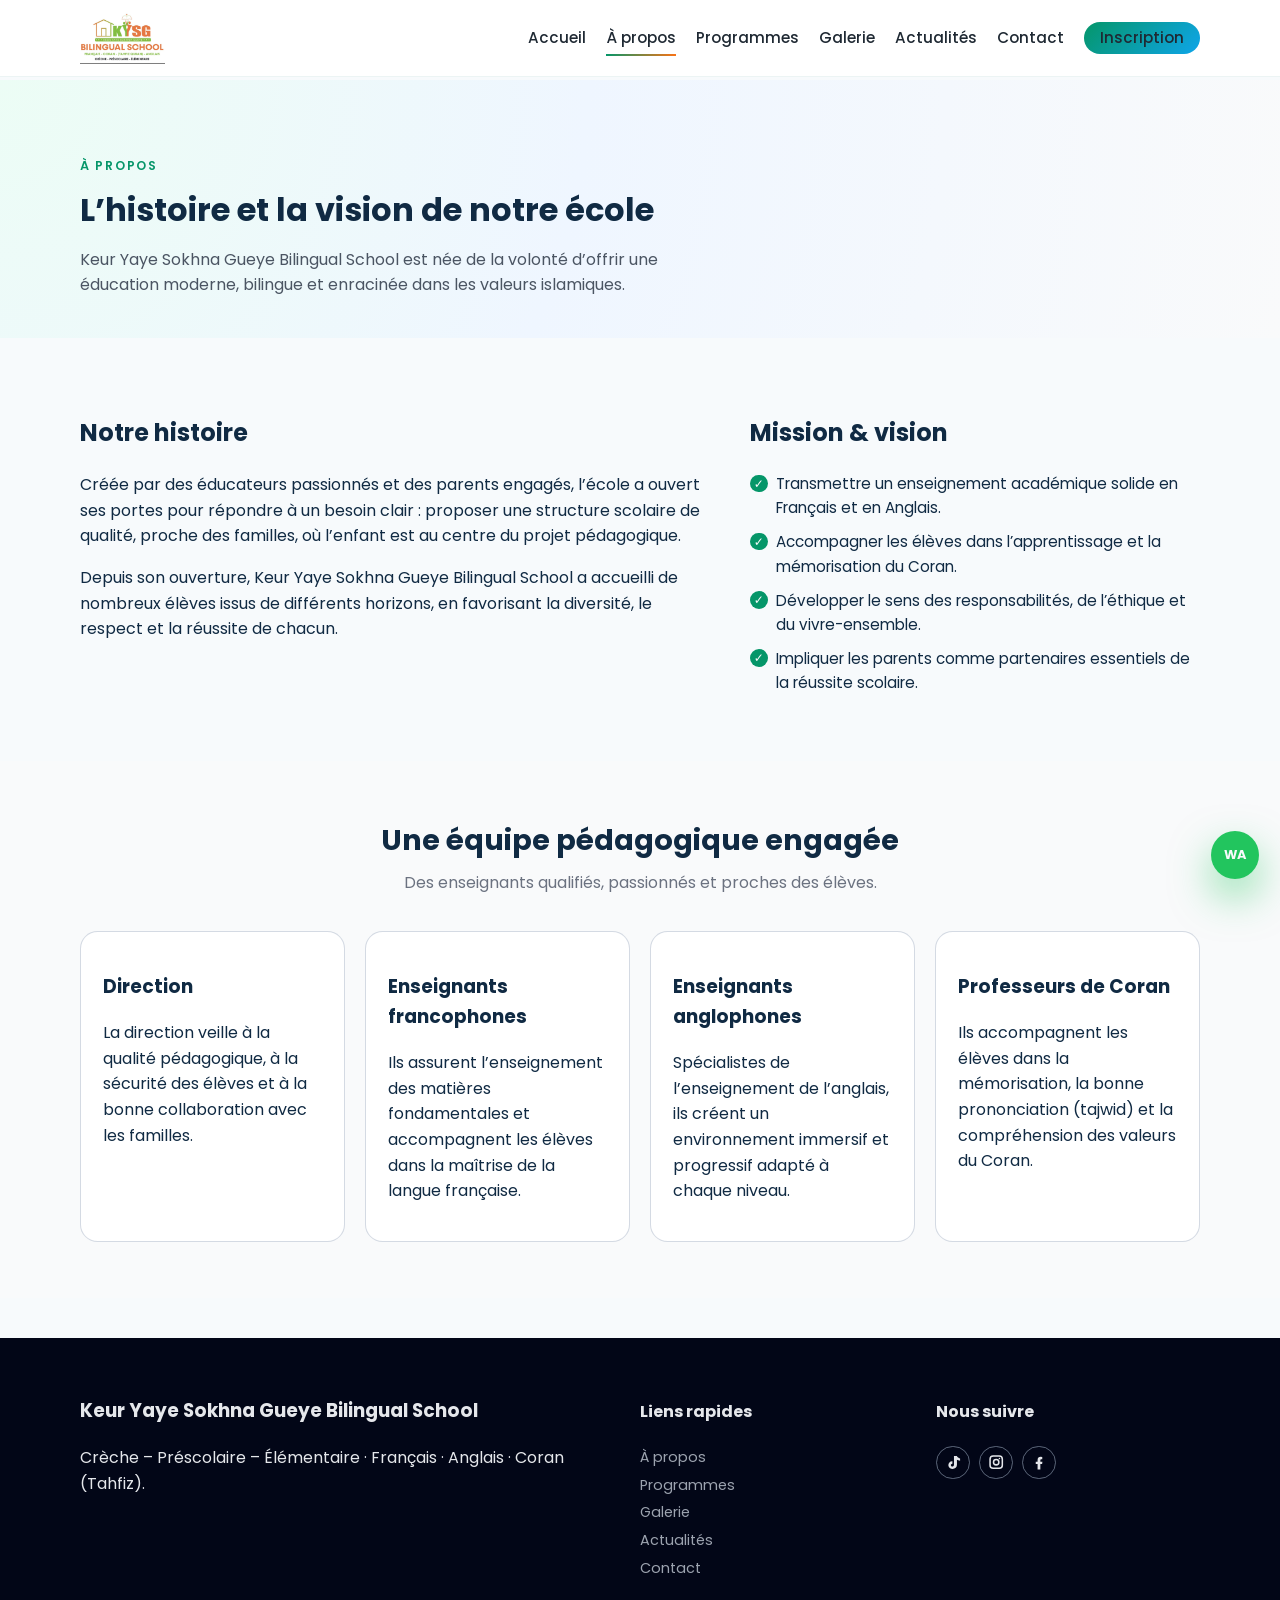
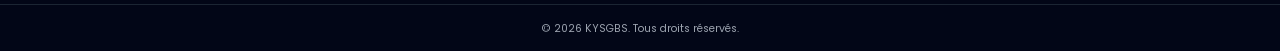
==== about.html @ 9c35659f "first commit" ====
<!DOCTYPE html>
<html lang="fr">
<head>
  <meta charset="UTF-8" />
  <meta name="viewport" content="width=device-width, initial-scale=1" />
  <title>KYSGBS - À propos</title>
  <link rel="stylesheet" href="style.css" />
  <link rel="preconnect" href="https://fonts.googleapis.com" />
  <link rel="preconnect" href="https://fonts.gstatic.com" crossorigin />
  <link href="https://fonts.googleapis.com/css2?family=Poppins:wght@300;400;500;600;700&display=swap" rel="stylesheet" />
</head>
<body>
  <header class="site-header">
    <div class="container header-inner">
      <a href="index.html" class="logo">
        <img src="WhatsApp Image 2026-01-15 at 08.58.23.jpeg" alt="Logo Keur Yaye Sokhna Gueye Bilingual School" />
      </a>
      <button class="nav-toggle" aria-label="Ouvrir le menu principal">
        <span></span>
        <span></span>
        <span></span>
      </button>
      <nav class="main-nav">
        <ul>
          <li><a href="index.html">Accueil</a></li>
          <li><a href="about.html" class="active">À propos</a></li>
          <li><a href="programmes.html">Programmes</a></li>
          <li><a href="gallery.html">Galerie</a></li>
          <li><a href="news.html">Actualités</a></li>
          <li><a href="contact.html">Contact</a></li>
          <li><a href="contact.html#inscription" class="btn btn-small">Inscription</a></li>
        </ul>
      </nav>
    </div>
  </header>

  <main>
    <section class="page-hero">
      <div class="container">
        <p class="eyebrow">À propos</p>
        <h1>L’histoire et la vision de notre école</h1>
        <p class="lead">
          Keur Yaye Sokhna Gueye Bilingual School est née de la volonté d’offrir une éducation
          moderne, bilingue et enracinée dans les valeurs islamiques.
        </p>
      </div>
    </section>

    <section class="section">
      <div class="container grid-2">
        <div>
          <h2>Notre histoire</h2>
          <p>
            Créée par des éducateurs passionnés et des parents engagés, l’école a ouvert ses portes
            pour répondre à un besoin clair&nbsp;: proposer une structure scolaire de qualité,
            proche des familles, où l’enfant est au centre du projet pédagogique.
          </p>
          <p>
            Depuis son ouverture, Keur Yaye Sokhna Gueye Bilingual School a accueilli de nombreux
            élèves issus de différents horizons, en favorisant la diversité, le respect et la
            réussite de chacun.
          </p>
        </div>
        <div>
          <h2>Mission & vision</h2>
          <ul class="check-list">
            <li>Transmettre un enseignement académique solide en Français et en Anglais.</li>
            <li>Accompagner les élèves dans l’apprentissage et la mémorisation du Coran.</li>
            <li>Développer le sens des responsabilités, de l’éthique et du vivre-ensemble.</li>
            <li>Impliquer les parents comme partenaires essentiels de la réussite scolaire.</li>
          </ul>
        </div>
      </div>
    </section>

    <section class="section light">
      <div class="container">
        <header class="section-header">
          <h2>Une équipe pédagogique engagée</h2>
          <p>Des enseignants qualifiés, passionnés et proches des élèves.</p>
        </header>
        <div class="team-grid">
          <article class="team-card">
            <h3>Direction</h3>
            <p>
              La direction veille à la qualité pédagogique, à la sécurité des élèves et à la bonne
              collaboration avec les familles.
            </p>
          </article>
          <article class="team-card">
            <h3>Enseignants francophones</h3>
            <p>
              Ils assurent l’enseignement des matières fondamentales et accompagnent les élèves
              dans la maîtrise de la langue française.
            </p>
          </article>
          <article class="team-card">
            <h3>Enseignants anglophones</h3>
            <p>
              Spécialistes de l’enseignement de l’anglais, ils créent un environnement immersif
              et progressif adapté à chaque niveau.
            </p>
          </article>
          <article class="team-card">
            <h3>Professeurs de Coran</h3>
            <p>
              Ils accompagnent les élèves dans la mémorisation, la bonne prononciation
              (tajwid) et la compréhension des valeurs du Coran.
            </p>
          </article>
        </div>
      </div>
    </section>
  </main>

  <footer class="site-footer">
    <div class="container footer-grid">
      <div>
        <h3>Keur Yaye Sokhna Gueye Bilingual School</h3>
        <p>Crèche – Préscolaire – Élémentaire · Français · Anglais · Coran (Tahfiz).</p>
      </div>
      <div>
        <h4>Liens rapides</h4>
        <ul class="footer-links">
          <li><a href="about.html">À propos</a></li>
          <li><a href="programmes.html">Programmes</a></li>
          <li><a href="gallery.html">Galerie</a></li>
          <li><a href="news.html">Actualités</a></li>
          <li><a href="contact.html">Contact</a></li>
        </ul>
      </div>
      <div>
        <h4>Nous suivre</h4>
        <div class="social-links">
          <a href="#" aria-label="TikTok">
            <svg viewBox="0 0 24 24" aria-hidden="true">
              <path d="M16.5 3.5c.6 1.1 1.5 2 2.5 2.7.7.5 1.4.8 2 .9v3.1c-.9-.1-1.8-.3-2.6-.7-.5-.2-1-.5-1.5-.8v6.7c0 3.2-2.4 5.4-5.7 5.4-1.3 0-2.4-.3-3.3-.9-1.4-.9-2.2-2.4-2.2-4.2 0-2.7 2-4.8 4.9-5h.4v3.1l-.2.1c-1.1.1-1.9.9-1.9 1.9 0 .6.3 1.1.7 1.4.3.2.7.3 1.2.3 1.3 0 2.2-.9 2.2-2.3V4h3.5z" />
            </svg>
          </a>
          <a href="#" aria-label="Instagram">
            <svg viewBox="0 0 24 24" aria-hidden="true">
              <path d="M8 3h8a5 5 0 0 1 5 5v8a5 5 0 0 1-5 5H8a5 5 0 0 1-5-5V8a5 5 0 0 1 5-5zm0 2a3 3 0 0 0-3 3v8a3 3 0 0 0 3 3h8a3 3 0 0 0 3-3V8a3 3 0 0 0-3-3H8zm4 2.5A4.5 4.5 0 1 1 7.5 12 4.5 4.5 0 0 1 12 7.5zm0 2A2.5 2.5 0 1 0 14.5 12 2.5 2.5 0 0 0 12 9.5zm4.25-3.25a1 1 0 1 1-1 1 1 1 0 0 1 1-1z" />
            </svg>
          </a>
          <a href="#" aria-label="Facebook">
            <svg viewBox="0 0 24 24" aria-hidden="true">
              <path d="M13.5 21.5v-7h2.3l.4-3h-2.7v-2c0-.9.3-1.5 1.6-1.5H16V5.2A20.6 20.6 0 0 0 13.9 5c-2.4 0-4 1.5-4 4.1v2.4H7.5v3h2.4v7z" />
            </svg>
          </a>
        </div>
      </div>
    </div>
    <div class="footer-bottom">
      <small>© <span id="year"></span> KYSGBS. Tous droits réservés.</small>
    </div>
  </footer>

  <a href="https://wa.me/221772864894" class="whatsapp-floating" target="_blank" rel="noopener" aria-label="WhatsApp">
    WA
  </a>

  <script src="script.js"></script>
</body>
</html>
---- style.css ----
*,
*::before,
*::after {
  box-sizing: border-box;
}

html,
body {
  margin: 0;
  padding: 0;
}

body {
  font-family: "Poppins", system-ui, -apple-system, BlinkMacSystemFont, "Segoe UI",
    sans-serif;
  color: #102a43;
  background-color: #f7fafc;
  line-height: 1.6;
}

img {
  max-width: 100%;
  display: block;
}

a {
  color: inherit;
  text-decoration: none;
}

.container {
  width: min(1120px, 100% - 3rem);
  margin-inline: auto;
}

.site-header {
  position: fixed;
  inset-inline: 0;
  top: 0;
  z-index: 50;
  background: rgba(255, 255, 255, 0.96);
  backdrop-filter: blur(12px);
  border-bottom: 1px solid rgba(15, 118, 110, 0.08);
}

.header-inner {
  display: flex;
  align-items: center;
  justify-content: space-between;
  gap: 1.5rem;
  padding-block: 0.75rem;
}

.logo img {
  height: 52px;
  object-fit: contain;
}

.main-nav ul {
  display: flex;
  align-items: center;
  gap: 1.25rem;
  list-style: none;
  margin: 0;
  padding: 0;
}

.main-nav a {
  font-size: 0.95rem;
  font-weight: 500;
  color: #1f2933;
  padding-block: 0.25rem;
  position: relative;
}

.main-nav a::after {
  content: "";
  position: absolute;
  left: 0;
  bottom: -0.25rem;
  width: 0;
  height: 2px;
  background: linear-gradient(90deg, #059669, #f97316);
  transition: width 0.2s ease;
}

.main-nav a:hover::after,
.main-nav a.active::after {
  width: 100%;
}

.btn {
  display: inline-flex;
  align-items: center;
  justify-content: center;
  padding: 0.6rem 1.4rem;
  border-radius: 999px;
  border: none;
  background: linear-gradient(135deg, #059669, #0ea5e9);
  color: #fff;
  font-weight: 600;
  font-size: 0.95rem;
  cursor: pointer;
  transition: transform 0.15s ease, box-shadow 0.15s ease, filter 0.15s ease;
}

.btn:hover {
  transform: translateY(-1px);
  box-shadow: 0 10px 25px rgba(15, 118, 110, 0.25);
  filter: brightness(1.03);
}

.btn-outline {
  display: inline-flex;
  align-items: center;
  justify-content: center;
  padding: 0.6rem 1.4rem;
  border-radius: 999px;
  border: 1px solid rgba(15, 118, 110, 0.25);
  background: rgba(255, 255, 255, 0.85);
  color: #0f766e;
  font-weight: 500;
  font-size: 0.95rem;
  cursor: pointer;
  transition: background 0.15s ease, color 0.15s ease, border-color 0.15s ease,
    box-shadow 0.15s ease;
}

.btn-outline:hover {
  background: #ecfdf5;
  border-color: #059669;
  box-shadow: 0 8px 18px rgba(15, 118, 110, 0.2);
}

.btn-small {
  padding-inline: 1rem;
  padding-block: 0.45rem;
  font-size: 0.85rem;
}

main {
  padding-top: 80px;
}

.hero {
  padding-block: 4.5rem 3.5rem;
  background: radial-gradient(circle at top left, #ecfdf5 0, #eff6ff 40%, #f7fafc 100%);
}

.hero-grid {
  display: grid;
  grid-template-columns: minmax(0, 1.3fr) minmax(0, 1fr);
  gap: 3rem;
  align-items: center;
}

.hero-text h1 {
  font-size: clamp(2.1rem, 3vw + 1rem, 2.9rem);
  line-height: 1.15;
  margin: 0 0 1rem;
}

.hero-text p {
  margin: 0 0 1rem;
}

.badge {
  display: inline-flex;
  align-items: center;
  gap: 0.35rem;
  padding: 0.25rem 0.8rem;
  border-radius: 999px;
  background: rgba(15, 118, 110, 0.08);
  color: #0f766e;
  font-size: 0.8rem;
  font-weight: 600;
  text-transform: uppercase;
  letter-spacing: 0.04em;
}

.hero-actions {
  display: flex;
  flex-wrap: wrap;
  gap: 0.75rem;
  margin-top: 1.25rem;
}

.hero-sub {
  font-size: 0.9rem;
  color: #4b5563;
  margin-top: 0.75rem;
}

.hero-image-card {
  position: relative;
}

.hero-image {
  border-radius: 1.5rem;
  background-image: url("WhatsApp Image 2026-01-15 at 08.58.23.jpeg");
  background-size: 88% auto;
  background-position: center;
  background-repeat: no-repeat;
  aspect-ratio: 4 / 3;
  box-shadow: 0 22px 45px rgba(15, 118, 110, 0.4);
}

.hero-stats {
  position: absolute;
  left: 8%;
  right: 8%;
  bottom: -2.5rem;
  display: grid;
  grid-template-columns: repeat(3, minmax(0, 1fr));
  gap: 0.75rem;
  padding: 0.9rem 1.1rem;
  border-radius: 1rem;
  background: #fff;
  box-shadow: 0 18px 40px rgba(15, 23, 42, 0.18);
  font-size: 0.8rem;
}

.hero-stats strong {
  display: block;
  font-size: 1rem;
  color: #059669;
}

.hero-stats span {
  color: #4b5563;
}

.section {
  padding-block: 3.5rem;
}

.section.light {
  background: #f9fafb;
}

.section.highlight {
  background: linear-gradient(135deg, #059669, #0ea5e9);
  color: #ecfeff;
}

.section-header {
  text-align: center;
  margin-bottom: 2.25rem;
}

.section-header h2 {
  margin: 0 0 0.4rem;
  font-size: 1.8rem;
}

.section-header p {
  margin: 0;
  color: #6b7280;
}

.section.highlight .section-header p {
  color: rgba(240, 249, 255, 0.9);
}

.grid-2 {
  display: grid;
  grid-template-columns: minmax(0, 1.4fr) minmax(0, 1fr);
  gap: 2.5rem;
  align-items: start;
}

.about-home {
  align-items: center;
}

.about-text {
  order: 1;
}

.about-media {
  order: 2;
  display: grid;
  grid-template-columns: minmax(0, 1.3fr) minmax(0, 0.9fr);
  gap: 0.75rem;
  align-items: center;
}

.about-photo-main img {
  width: 100%;
  border-radius: 1.4rem;
  object-fit: cover;
  aspect-ratio: 4 / 3;
  box-shadow: 0 20px 45px rgba(15, 23, 42, 0.4);
}

.about-photo-stack {
  display: grid;
  gap: 0.75rem;
}

.about-photo-stack img {
  width: 100%;
  border-radius: 1.1rem;
  object-fit: cover;
  aspect-ratio: 4 / 3;
  box-shadow: 0 16px 40px rgba(148, 163, 184, 0.5);
}

.highlight-card {
  padding: 1.5rem 1.75rem;
  border-radius: 1.25rem;
  background: linear-gradient(135deg, #ecfdf5, #eff6ff);
  border: 1px solid rgba(15, 118, 110, 0.18);
}

.highlight-card h3 {
  margin-top: 0;
  margin-bottom: 0.9rem;
}

.check-list {
  list-style: none;
  margin: 0;
  padding: 0;
}

.check-list li {
  position: relative;
  padding-left: 1.6rem;
  margin-bottom: 0.6rem;
  font-size: 0.95rem;
}

.check-list li::before {
  content: "✓";
  position: absolute;
  left: 0;
  top: 0.15rem;
  width: 1.1rem;
  height: 1.1rem;
  border-radius: 999px;
  background: #059669;
  color: #f9fafb;
  font-size: 0.75rem;
  display: flex;
  align-items: center;
  justify-content: center;
}

.cards-grid {
  display: grid;
  grid-template-columns: repeat(3, minmax(0, 1fr));
  gap: 1.5rem;
}

.highlights-photos img {
  width: 100%;
  border-radius: 1.4rem;
  object-fit: cover;
  aspect-ratio: 4 / 3;
  box-shadow: 0 20px 50px rgba(15, 23, 42, 0.4);
}

.card {
  padding: 1.5rem 1.6rem;
  border-radius: 1.25rem;
  background: #fff;
  border: 1px solid rgba(148, 163, 184, 0.35);
  box-shadow: 0 15px 35px rgba(148, 163, 184, 0.2);
  transition: transform 0.18s ease, box-shadow 0.18s ease, border-color 0.18s ease;
}

.card:hover {
  transform: translateY(-4px);
  border-color: #059669;
  box-shadow: 0 20px 50px rgba(15, 118, 110, 0.28);
}

.card h3 {
  margin-top: 0;
  margin-bottom: 0.5rem;
}

.news-grid {
  display: grid;
  grid-template-columns: repeat(2, minmax(0, 1fr));
  gap: 1.5rem;
}

.news-card {
  padding: 1.4rem 1.5rem;
  border-radius: 1.25rem;
  background: #fff;
  border: 1px solid rgba(148, 163, 184, 0.3);
  transition: transform 0.16s ease, box-shadow 0.16s ease;
}

.news-image {
  width: 100%;
  border-radius: 1rem;
  margin: 0.65rem 0 0.85rem;
  object-fit: cover;
  max-height: 220px;
}

.news-images {
  display: grid;
  grid-template-columns: repeat(2, minmax(0, 1fr));
  gap: 0.6rem;
  margin: 0.65rem 0 0.85rem;
}

.news-images .news-image {
  margin: 0;
  max-height: 180px;
}

.news-card:hover {
  transform: translateY(-3px);
  box-shadow: 0 18px 40px rgba(148, 163, 184, 0.4);
}

.news-date {
  display: inline-flex;
  padding: 0.15rem 0.7rem;
  border-radius: 999px;
  background: rgba(37, 99, 235, 0.08);
  color: #2563eb;
  font-size: 0.78rem;
  font-weight: 600;
  margin-bottom: 0.4rem;
}

.gallery-preview {
  display: grid;
  grid-template-columns: repeat(4, minmax(0, 1fr));
  gap: 0.9rem;
}

.gallery-preview--more {
  grid-template-columns: repeat(3, minmax(0, 1fr));
}

.gallery-item {
  aspect-ratio: 4 / 3;
  border-radius: 1rem;
  background: linear-gradient(135deg, #22c55e, #0ea5e9);
  position: relative;
  overflow: hidden;
  cursor: pointer;
  transform-origin: center;
  transition: transform 0.2s ease, box-shadow 0.2s ease, filter 0.2s ease;
}

.gallery-item::after {
  content: "";
  position: absolute;
  inset: 0;
  background-image: radial-gradient(circle at 30% 20%, rgba(255, 255, 255, 0.5), transparent),
    radial-gradient(circle at 70% 80%, rgba(255, 237, 213, 0.7), transparent);
  mix-blend-mode: screen;
}

.gallery-item:hover {
  transform: translateY(-4px) scale(1.02);
  box-shadow: 0 18px 45px rgba(15, 23, 42, 0.4);
  filter: saturate(1.1);
}

.testimonials-grid {
  display: grid;
  grid-template-columns: repeat(2, minmax(0, 1fr));
  gap: 1.5rem;
}

.testimonial {
  padding: 1.6rem 1.7rem;
  border-radius: 1.25rem;
  background: #fff;
  border-left: 4px solid #059669;
  box-shadow: 0 16px 40px rgba(148, 163, 184, 0.4);
}

.testimonial p {
  margin-top: 0;
  font-style: italic;
}

.testimonial .author {
  display: block;
  margin-top: 0.6rem;
  font-weight: 600;
  color: #059669;
}

.cta-flex {
  display: flex;
  align-items: center;
  justify-content: space-between;
  gap: 1.5rem;
}

.cta-flex p {
  max-width: 32rem;
}

.cta-actions {
  display: flex;
  flex-wrap: wrap;
  gap: 0.75rem;
}

.section-cta {
  margin-top: 2rem;
  text-align: center;
}

.site-footer {
  background: #020617;
  color: #e5e7eb;
  padding-top: 2.5rem;
  margin-top: 2.5rem;
}

.footer-grid {
  display: grid;
  grid-template-columns: minmax(0, 2fr) repeat(2, minmax(0, 1fr));
  gap: 2rem;
  padding-bottom: 1.5rem;
}

.footer-links {
  list-style: none;
  padding: 0;
  margin: 0;
  font-size: 0.9rem;
}

.footer-links li + li {
  margin-top: 0.3rem;
}

.footer-links a {
  color: #9ca3af;
}

.footer-links a:hover {
  color: #f97316;
}

.social-links {
  display: flex;
  gap: 0.6rem;
}

.social-links a {
  width: 2.1rem;
  height: 2.1rem;
  border-radius: 999px;
  border: 1px solid rgba(148, 163, 184, 0.6);
  display: flex;
  align-items: center;
  justify-content: center;
  color: #e5e7eb;
  transition: background 0.15s ease, color 0.15s ease, border-color 0.15s ease;
}

.social-links a:hover {
  background: linear-gradient(135deg, #059669, #f97316);
  color: #fff;
  border-color: transparent;
}

.social-links svg {
  width: 1.15rem;
  height: 1.15rem;
  fill: currentColor;
}

.footer-bottom {
  border-top: 1px solid rgba(31, 41, 55, 0.9);
  padding-block: 0.8rem;
  text-align: center;
  font-size: 0.8rem;
  color: #9ca3af;
}

.whatsapp-floating {
  position: fixed;
  right: 1.3rem;
  bottom: 1.3rem;
  width: 3rem;
  height: 3rem;
  border-radius: 999px;
  background: #22c55e;
  color: #f9fafb;
  display: flex;
  align-items: center;
  justify-content: center;
  font-weight: 700;
  font-size: 0.8rem;
  box-shadow: 0 18px 40px rgba(34, 197, 94, 0.5);
  z-index: 60;
}

.whatsapp-floating:hover {
  filter: brightness(1.03);
}

.page-hero {
  padding-block: 4rem 2.5rem;
  background: radial-gradient(circle at top left, #ecfdf5, #eff6ff 45%, #f9fafb 100%);
}

.page-hero h1 {
  margin: 0 0 0.75rem;
  font-size: 2rem;
}

.lead {
  margin: 0;
  max-width: 38rem;
  color: #4b5563;
}

.eyebrow {
  text-transform: uppercase;
  letter-spacing: 0.14em;
  font-size: 0.76rem;
  font-weight: 600;
  color: #059669;
  margin-bottom: 0.5rem;
}

.team-grid {
  display: grid;
  grid-template-columns: repeat(4, minmax(0, 1fr));
  gap: 1.25rem;
}

.team-card {
  padding: 1.3rem 1.4rem;
  border-radius: 1.1rem;
  background: #fff;
  border: 1px solid rgba(148, 163, 184, 0.4);
}

.programme-block {
  padding: 1.7rem 1.8rem;
  border-radius: 1.25rem;
  background: #fff;
  border: 1px solid rgba(148, 163, 184, 0.4);
  box-shadow: 0 16px 40px rgba(148, 163, 184, 0.4);
  margin-bottom: 1.8rem;
}

.programme-header {
  display: flex;
  align-items: center;
  justify-content: space-between;
  gap: 1rem;
  margin-bottom: 0.8rem;
}

.programme-header h2 {
  margin: 0;
}

.tag {
  display: inline-flex;
  align-items: center;
  justify-content: center;
  padding: 0.15rem 0.7rem;
  border-radius: 999px;
  border: 1px solid rgba(37, 99, 235, 0.3);
  font-size: 0.78rem;
  color: #2563eb;
  background: rgba(239, 246, 255, 0.9);
}

.tag-accent {
  border-color: rgba(249, 115, 22, 0.65);
  color: #f97316;
  background: rgba(255, 247, 237, 0.95);
}

.bullet-list {
  list-style: disc;
  padding-left: 1.2rem;
  margin: 0.6rem 0 0;
  font-size: 0.95rem;
}

.gallery-grid {
  display: grid;
  grid-template-columns: repeat(3, minmax(0, 1fr));
  gap: 1.2rem;
}

.gallery-card {
  margin: 0;
}

.gallery-img {
  width: 100%;
  height: 100%;
  aspect-ratio: 4 / 3;
  border-radius: 1.1rem;
  background: #f1f5f9;
  position: relative;
  overflow: hidden;
  cursor: pointer;
  transition: transform 210ms ease, box-shadow 210ms ease;
  object-fit: cover;
  object-position: center;
}

.gallery-grid--full {
  grid-template-columns: repeat(auto-fill, minmax(220px, 1fr));
}

.gallery-img::after {
  content: none;
}

.gallery-img:hover {
  transform: translateY(-4px) scale(1.02);
  box-shadow: 0 22px 48px rgba(15, 23, 42, 0.45);
}

.gallery-card figcaption {
  margin-top: 0.4rem;
  font-size: 0.9rem;
  color: #4b5563;
}

.blog-layout {
  display: grid;
  grid-template-columns: minmax(0, 2.2fr) minmax(0, 1fr);
  gap: 2.25rem;
}

.blog-card {
  padding: 1.6rem 1.7rem;
  border-radius: 1.25rem;
  background: #fff;
  border: 1px solid rgba(148, 163, 184, 0.4);
  box-shadow: 0 16px 40px rgba(148, 163, 184, 0.4);
}

.blog-card + .blog-card {
  margin-top: 1.6rem;
}

.blog-card h2 {
  margin-top: 0.3rem;
  margin-bottom: 0.7rem;
}

.blog-sidebar .sidebar-card {
  padding: 1.4rem 1.5rem;
  border-radius: 1.1rem;
  background: #f9fafb;
  border: 1px dashed rgba(148, 163, 184, 0.8);
}

.contact-grid {
  display: grid;
  grid-template-columns: minmax(0, 1.25fr) minmax(0, 1fr);
  gap: 2.75rem;
  align-items: start;
}

.contact-info {
  list-style: none;
  padding: 0;
  margin: 0 0 1.2rem;
  font-size: 0.95rem;
}

.contact-info li + li {
  margin-top: 0.25rem;
}

.map-wrapper {
  border-radius: 1.1rem;
  overflow: hidden;
  margin-bottom: 1.5rem;
  box-shadow: 0 18px 40px rgba(148, 163, 184, 0.6);
}

.form {
  display: flex;
  flex-direction: column;
  gap: 0.9rem;
  margin-top: 0.8rem;
}

.form-row {
  display: grid;
  grid-template-columns: repeat(2, minmax(0, 1fr));
  gap: 0.9rem;
}

.form-field {
  display: flex;
  flex-direction: column;
  gap: 0.3rem;
}

.form-field label {
  font-size: 0.86rem;
  font-weight: 500;
  color: #4b5563;
}

input,
textarea,
select {
  font-family: inherit;
  font-size: 0.95rem;
  padding: 0.55rem 0.75rem;
  border-radius: 0.75rem;
  border: 1px solid rgba(148, 163, 184, 0.9);
  background: #f9fafb;
  outline: none;
  transition: border-color 0.15s ease, box-shadow 0.15s ease, background 0.15s ease;
}

input:focus,
textarea:focus,
select:focus {
  border-color: #0ea5e9;
  box-shadow: 0 0 0 1px rgba(14, 165, 233, 0.35);
  background: #fff;
}

.form-success {
  font-size: 0.86rem;
  color: #059669;
}

.text-link {
  font-size: 0.95rem;
  color: #2563eb;
  font-weight: 500;
}

.text-link:hover {
  color: #1d4ed8;
}

.nav-toggle {
  display: none;
  flex-direction: column;
  gap: 0.22rem;
  width: 2rem;
  height: 2rem;
  align-items: center;
  justify-content: center;
  border-radius: 999px;
  border: 1px solid rgba(148, 163, 184, 0.7);
  background: #fff;
}

.nav-toggle span {
  width: 1.1rem;
  height: 2px;
  border-radius: 999px;
  background: #111827;
  transition: transform 0.18s ease, opacity 0.18s ease;
}

.nav-toggle.is-open span:nth-child(1) {
  transform: translateY(4px) rotate(45deg);
}

.nav-toggle.is-open span:nth-child(2) {
  opacity: 0;
}

.nav-toggle.is-open span:nth-child(3) {
  transform: translateY(-4px) rotate(-45deg);
}

@media (max-width: 920px) {
  .hero-grid {
    grid-template-columns: minmax(0, 1fr);
  }

  .hero-image-card {
    max-width: 420px;
    margin-inline: auto;
    margin-top: 0.5rem;
  }

  .hero-stats {
    font-size: 0.78rem;
  }

  .grid-2 {
    grid-template-columns: minmax(0, 1fr);
  }

  .about-media {
    grid-template-columns: minmax(0, 1fr) minmax(0, 1fr);
  }

  .cards-grid {
    grid-template-columns: repeat(2, minmax(0, 1fr));
  }

  .news-grid {
    grid-template-columns: minmax(0, 1fr);
  }

  .gallery-preview {
    grid-template-columns: repeat(2, minmax(0, 1fr));
  }

  .testimonials-grid {
    grid-template-columns: minmax(0, 1fr);
  }

  .team-grid {
    grid-template-columns: repeat(2, minmax(0, 1fr));
  }

  .blog-layout {
    grid-template-columns: minmax(0, 1.8fr) minmax(0, 1.2fr);
  }

  .contact-grid {
    grid-template-columns: minmax(0, 1.4fr) minmax(0, 1.2fr);
  }
}

@media (max-width: 768px) {
  .header-inner {
    padding-block: 0.6rem;
  }

  .logo img {
    height: 46px;
  }

  .nav-toggle {
    display: flex;
  }

  .main-nav {
    position: absolute;
    right: 1.5rem;
    top: 100%;
    margin-top: 0.5rem;
    background: #ffffff;
    border-radius: 0.9rem;
    box-shadow: 0 18px 44px rgba(15, 23, 42, 0.32);
    padding: 0.65rem 0.8rem;
    opacity: 0;
    pointer-events: none;
    transform: translateY(-6px);
    transition: opacity 0.18s ease, transform 0.18s ease;
  }

  .main-nav.is-open {
    opacity: 1;
    pointer-events: auto;
    transform: translateY(0);
  }

  .main-nav ul {
    flex-direction: column;
    align-items: flex-start;
  }

  .main-nav li {
    width: 100%;
  }

  .main-nav a {
    display: block;
    width: 100%;
    padding: 0.25rem 0.4rem;
  }

  .hero {
    padding-top: 3.8rem;
  }

  .hero-grid {
    gap: 2.4rem;
  }

  .section {
    padding-block: 3rem;
  }

  .cards-grid {
    grid-template-columns: minmax(0, 1fr);
  }

  .gallery-preview {
    grid-template-columns: minmax(0, 1fr) minmax(0, 1fr);
  }

  .gallery-grid:not(.gallery-grid--full) {
    grid-template-columns: minmax(0, 1fr) minmax(0, 1fr);
  }

  .gallery-grid.gallery-grid--full {
    grid-template-columns: repeat(auto-fill, minmax(160px, 1fr));
  }

  .blog-layout {
    grid-template-columns: minmax(0, 1fr);
  }

  .blog-sidebar {
    order: -1;
  }

  .contact-grid {
    grid-template-columns: minmax(0, 1fr);
  }

  .form-row {
    grid-template-columns: minmax(0, 1fr);
  }

  .cta-flex {
    flex-direction: column;
    align-items: flex-start;
  }

  .footer-grid {
    grid-template-columns: minmax(0, 1fr) minmax(0, 1fr);
  }
}

@media (max-width: 520px) {
  .container {
    width: min(100% - 2rem, 100%);
  }

  .hero-stats {
    grid-template-columns: minmax(0, 1fr);
  }

  .gallery-preview {
    grid-template-columns: minmax(0, 1fr);
  }

  .team-grid {
    grid-template-columns: minmax(0, 1fr);
  }

  .gallery-grid:not(.gallery-grid--full) {
    grid-template-columns: minmax(0, 1fr);
  }

  .gallery-grid.gallery-grid--full {
    grid-template-columns: minmax(0, 1fr);
  }

  .footer-grid {
    grid-template-columns: minmax(0, 1fr);
  }
}
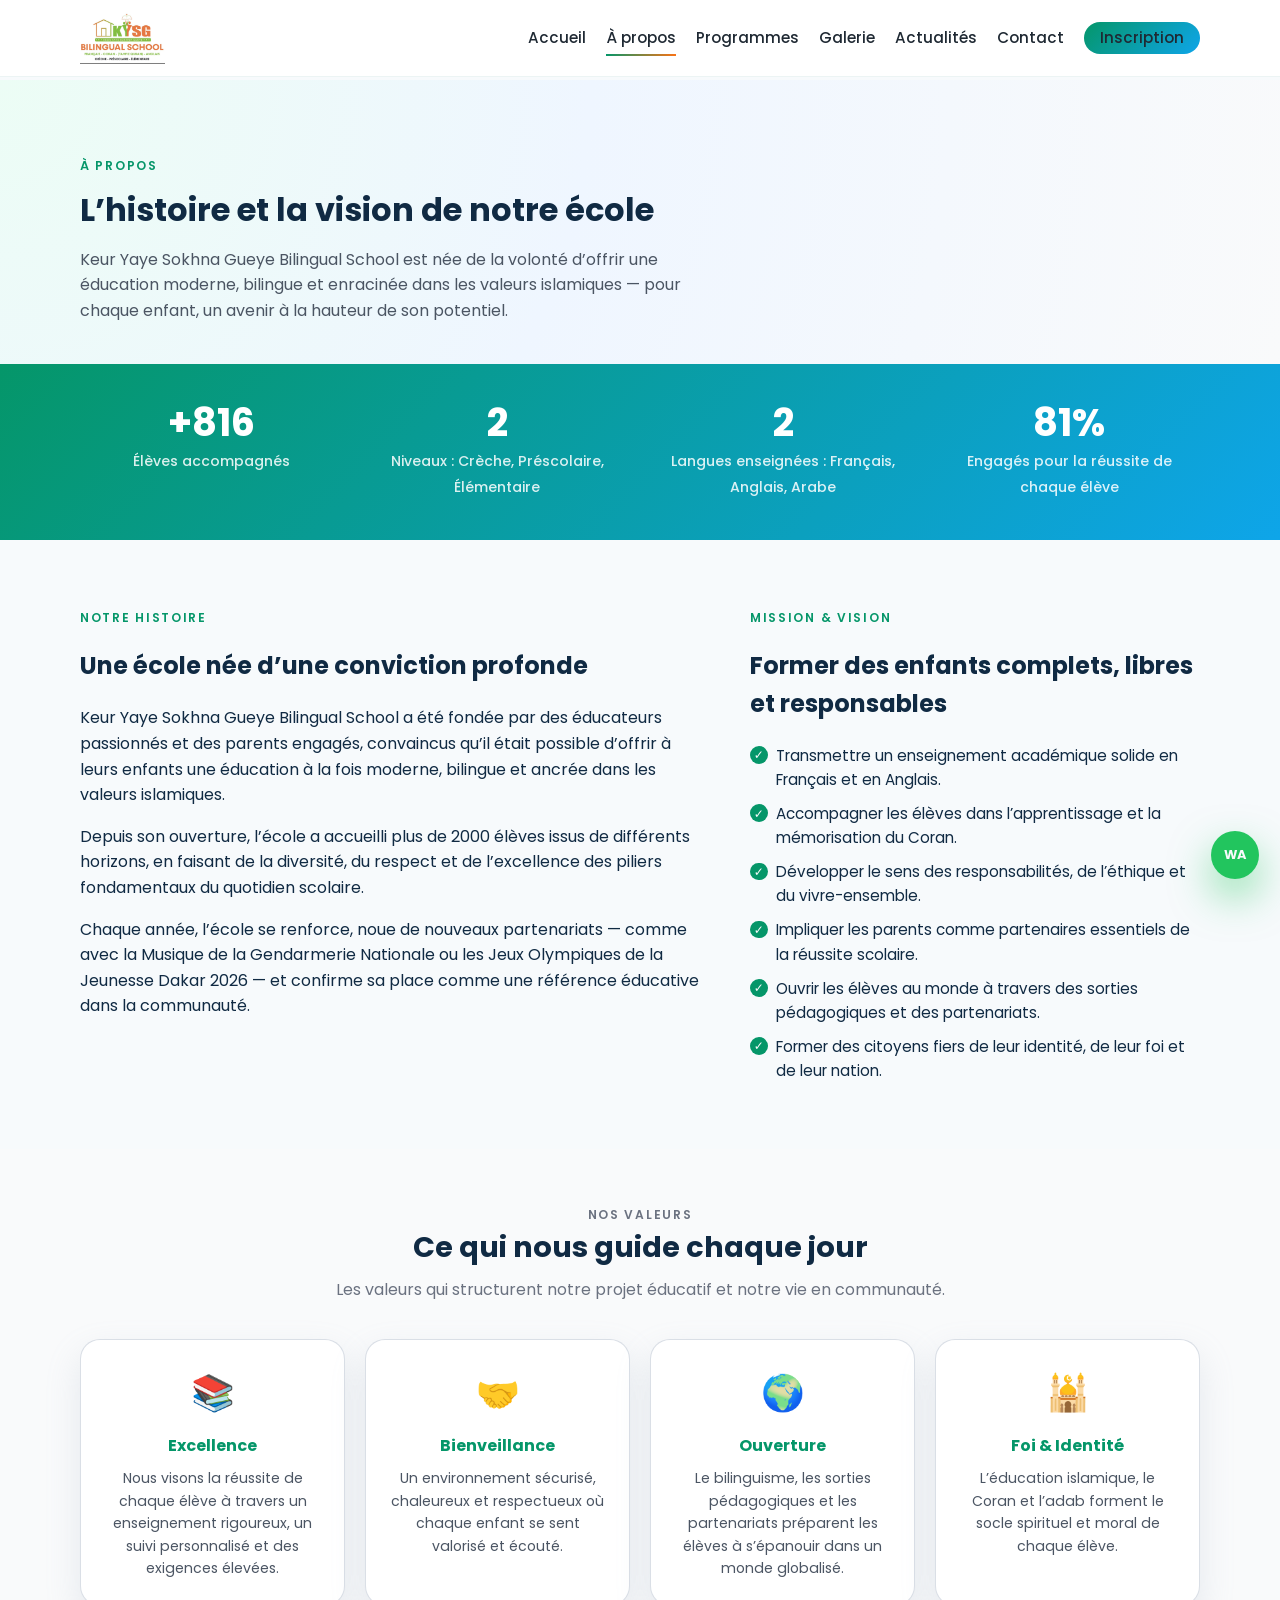
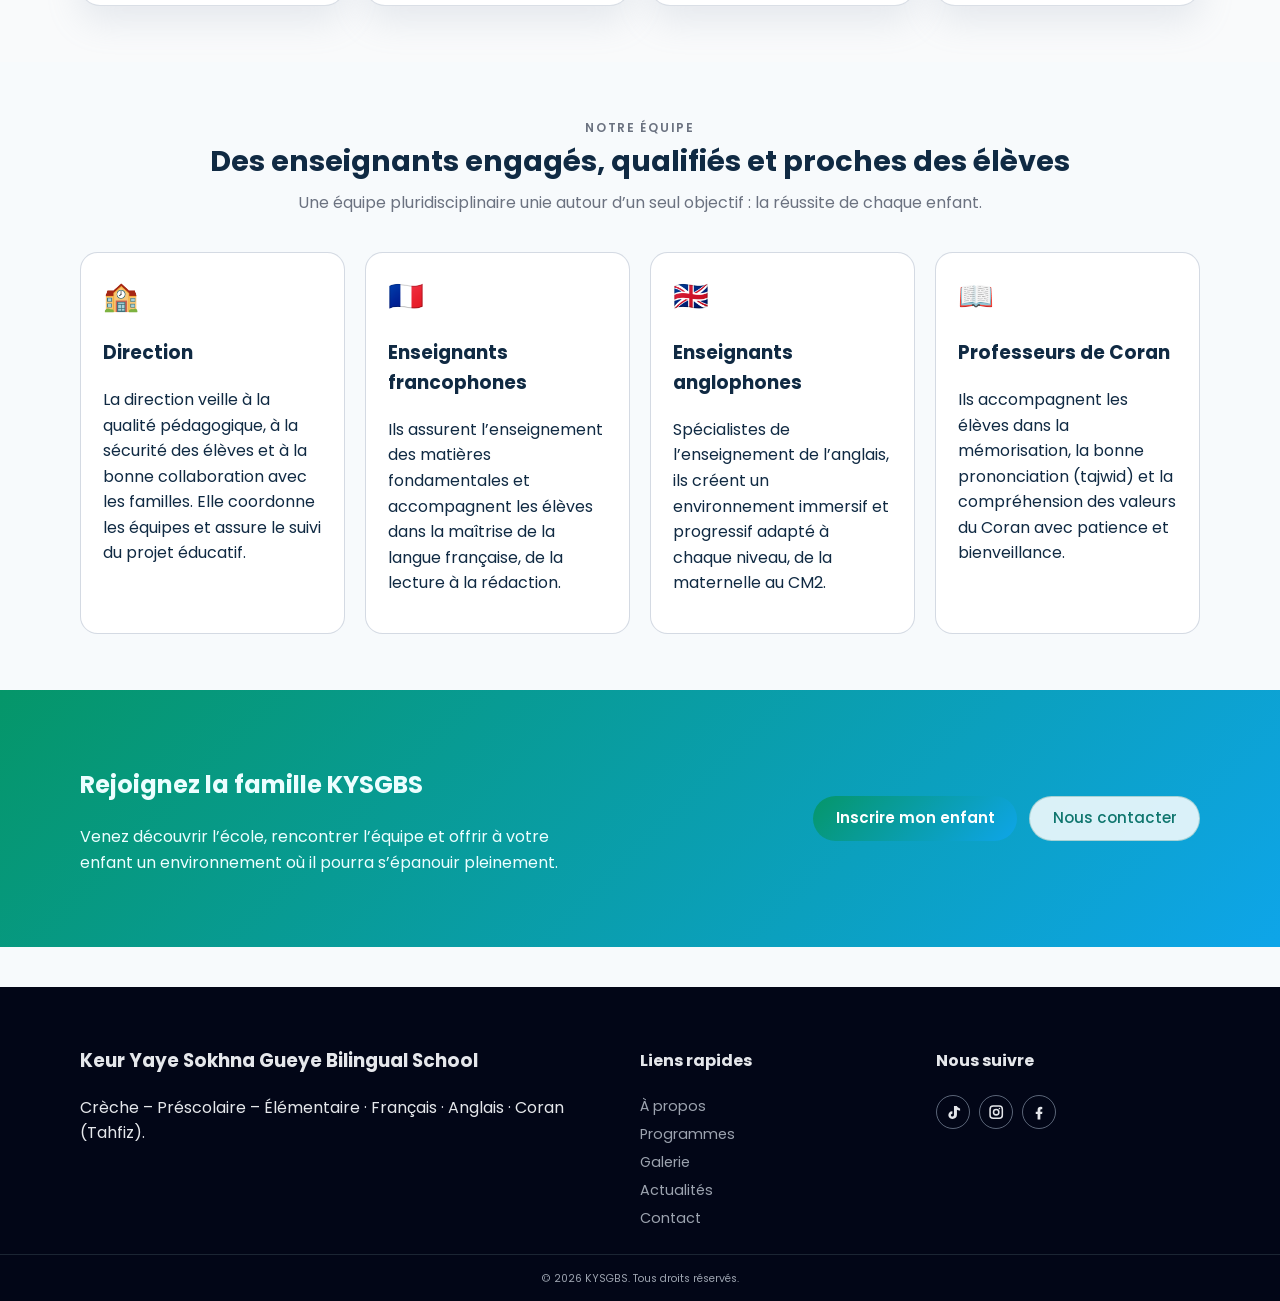
==== commit c8cc7690: "mise à jour" ====
--- a/about.html
+++ b/about.html
@@ -41,33 +41,66 @@
         <h1>L’histoire et la vision de notre école</h1>
         <p class="lead">
           Keur Yaye Sokhna Gueye Bilingual School est née de la volonté d’offrir une éducation
-          moderne, bilingue et enracinée dans les valeurs islamiques.
+          moderne, bilingue et enracinée dans les valeurs islamiques — pour chaque enfant,
+          un avenir à la hauteur de son potentiel.
         </p>
+      </div>
+    </section>
+
+    <section class="section about-stats-section">
+      <div class="container">
+        <div class="about-stats-grid">
+          <div class="about-stat">
+            <strong>+1000</strong>
+            <span>Élèves accompagnés</span>
+          </div>
+          <div class="about-stat">
+            <strong>3</strong>
+            <span>Niveaux : Crèche, Préscolaire, Élémentaire</span>
+          </div>
+          <div class="about-stat">
+            <strong>3</strong>
+            <span>Langues enseignées : Français, Anglais, Arabe</span>
+          </div>
+          <div class="about-stat">
+            <strong>100%</strong>
+            <span>Engagés pour la réussite de chaque élève</span>
+          </div>
+        </div>
       </div>
     </section>
 
     <section class="section">
       <div class="container grid-2">
         <div>
-          <h2>Notre histoire</h2>
+          <p class="eyebrow">Notre histoire</p>
+          <h2>Une école née d’une conviction profonde</h2>
           <p>
-            Créée par des éducateurs passionnés et des parents engagés, l’école a ouvert ses portes
-            pour répondre à un besoin clair&nbsp;: proposer une structure scolaire de qualité,
-            proche des familles, où l’enfant est au centre du projet pédagogique.
+            Keur Yaye Sokhna Gueye Bilingual School a été fondée par des éducateurs passionnés
+            et des parents engagés, convaincus qu’il était possible d’offrir à leurs enfants
+            une éducation à la fois moderne, bilingue et ancrée dans les valeurs islamiques.
           </p>
           <p>
-            Depuis son ouverture, Keur Yaye Sokhna Gueye Bilingual School a accueilli de nombreux
-            élèves issus de différents horizons, en favorisant la diversité, le respect et la
-            réussite de chacun.
+            Depuis son ouverture, l’école a accueilli plus de 2000 élèves issus de différents
+            horizons, en faisant de la diversité, du respect et de l’excellence des piliers
+            fondamentaux du quotidien scolaire.
           </p>
+          <p>
+            Chaque année, l’école se renforce, noue de nouveaux partenariats — comme avec
+            la Musique de la Gendarmerie Nationale ou les Jeux Olympiques de la Jeunesse Dakar 2026 —
+            et confirme sa place comme une référence éducative dans la communauté.
+          </p>
         </div>
         <div>
-          <h2>Mission & vision</h2>
+          <p class="eyebrow">Mission & vision</p>
+          <h2>Former des enfants complets, libres et responsables</h2>
           <ul class="check-list">
             <li>Transmettre un enseignement académique solide en Français et en Anglais.</li>
             <li>Accompagner les élèves dans l’apprentissage et la mémorisation du Coran.</li>
             <li>Développer le sens des responsabilités, de l’éthique et du vivre-ensemble.</li>
             <li>Impliquer les parents comme partenaires essentiels de la réussite scolaire.</li>
+            <li>Ouvrir les élèves au monde à travers des sorties pédagogiques et des partenariats.</li>
+            <li>Former des citoyens fiers de leur identité, de leur foi et de leur nation.</li>
           </ul>
         </div>
       </div>
@@ -76,38 +109,76 @@
     <section class="section light">
       <div class="container">
         <header class="section-header">
-          <h2>Une équipe pédagogique engagée</h2>
-          <p>Des enseignants qualifiés, passionnés et proches des élèves.</p>
+          <p class="eyebrow">Nos valeurs</p>
+          <h2>Ce qui nous guide chaque jour</h2>
+          <p>Les valeurs qui structurent notre projet éducatif et notre vie en communauté.</p>
+        </header>
+        <div class="values-grid">
+          <div class="value-card">
+            <div class="value-icon">📚</div>
+            <h3>Excellence</h3>
+            <p>Nous visons la réussite de chaque élève à travers un enseignement rigoureux, un suivi personnalisé et des exigences élevées.</p>
+          </div>
+          <div class="value-card">
+            <div class="value-icon">🤝</div>
+            <h3>Bienveillance</h3>
+            <p>Un environnement sécurisé, chaleureux et respectueux où chaque enfant se sent valorisé et écouté.</p>
+          </div>
+          <div class="value-card">
+            <div class="value-icon">🌍</div>
+            <h3>Ouverture</h3>
+            <p>Le bilinguisme, les sorties pédagogiques et les partenariats préparent les élèves à s’épanouir dans un monde globalisé.</p>
+          </div>
+          <div class="value-card">
+            <div class="value-icon">🕌</div>
+            <h3>Foi & Identité</h3>
+            <p>L’éducation islamique, le Coran et l’adab forment le socle spirituel et moral de chaque élève.</p>
+          </div>
+        </div>
+      </div>
+    </section>
+
+    <section class="section">
+      <div class="container">
+        <header class="section-header">
+          <p class="eyebrow">Notre équipe</p>
+          <h2>Des enseignants engagés, qualifiés et proches des élèves</h2>
+          <p>Une équipe pluridisciplinaire unie autour d’un seul objectif : la réussite de chaque enfant.</p>
         </header>
         <div class="team-grid">
           <article class="team-card">
+            <div class="team-icon">🏫</div>
             <h3>Direction</h3>
-            <p>
-              La direction veille à la qualité pédagogique, à la sécurité des élèves et à la bonne
-              collaboration avec les familles.
-            </p>
-          </article>
-          <article class="team-card">
+            <p>La direction veille à la qualité pédagogique, à la sécurité des élèves et à la bonne collaboration avec les familles. Elle coordonne les équipes et assure le suivi du projet éducatif.</p>
+          </article>
+          <article class="team-card">
+            <div class="team-icon">🇫🇷</div>
             <h3>Enseignants francophones</h3>
-            <p>
-              Ils assurent l’enseignement des matières fondamentales et accompagnent les élèves
-              dans la maîtrise de la langue française.
-            </p>
-          </article>
-          <article class="team-card">
+            <p>Ils assurent l’enseignement des matières fondamentales et accompagnent les élèves dans la maîtrise de la langue française, de la lecture à la rédaction.</p>
+          </article>
+          <article class="team-card">
+            <div class="team-icon">🇬🇧</div>
             <h3>Enseignants anglophones</h3>
-            <p>
-              Spécialistes de l’enseignement de l’anglais, ils créent un environnement immersif
-              et progressif adapté à chaque niveau.
-            </p>
-          </article>
-          <article class="team-card">
+            <p>Spécialistes de l’enseignement de l’anglais, ils créent un environnement immersif et progressif adapté à chaque niveau, de la maternelle au CM2.</p>
+          </article>
+          <article class="team-card">
+            <div class="team-icon">📖</div>
             <h3>Professeurs de Coran</h3>
-            <p>
-              Ils accompagnent les élèves dans la mémorisation, la bonne prononciation
-              (tajwid) et la compréhension des valeurs du Coran.
-            </p>
-          </article>
+            <p>Ils accompagnent les élèves dans la mémorisation, la bonne prononciation (tajwid) et la compréhension des valeurs du Coran avec patience et bienveillance.</p>
+          </article>
+        </div>
+      </div>
+    </section>
+
+    <section class="section highlight">
+      <div class="container cta-flex">
+        <div>
+          <h2>Rejoignez la famille KYSGBS</h2>
+          <p>Venez découvrir l’école, rencontrer l’équipe et offrir à votre enfant un environnement où il pourra s’épanouir pleinement.</p>
+        </div>
+        <div class="cta-actions">
+          <a href="contact.html#inscription" class="btn">Inscrire mon enfant</a>
+          <a href="https://wa.me/221772864894" class="btn-outline" target="_blank" rel="noopener">Nous contacter</a>
         </div>
       </div>
     </section>
@@ -161,5 +232,4 @@
 
   <script src="script.js"></script>
 </body>
-</html>
-
+</html>
--- a/style.css
+++ b/style.css
@@ -220,6 +220,15 @@
   font-size: 0.8rem;
 }
 
+@media (max-width: 520px) {
+  .hero-stats {
+    position: static;
+    margin-top: 1rem;
+    grid-template-columns: repeat(3, minmax(0, 1fr));
+    font-size: 0.75rem;
+  }
+}
+
 .hero-stats strong {
   display: block;
   font-size: 1rem;
@@ -293,17 +302,17 @@
   box-shadow: 0 20px 45px rgba(15, 23, 42, 0.4);
 }
 
-.about-photo-stack {
-  display: grid;
-  gap: 0.75rem;
-}
-
 .about-photo-stack img {
   width: 100%;
   border-radius: 1.1rem;
   object-fit: cover;
   aspect-ratio: 4 / 3;
   box-shadow: 0 16px 40px rgba(148, 163, 184, 0.5);
+  object-position: center top;
+}
+
+.about-photo-stack img:last-child {
+  object-position: center 15%;
 }
 
 .highlight-card {
@@ -643,6 +652,10 @@
   border-radius: 1.1rem;
   background: #fff;
   border: 1px solid rgba(148, 163, 184, 0.4);
+}
+
+.programme-block img {
+  object-position: center 15%;
 }
 
 .programme-block {
@@ -741,20 +754,125 @@
 }
 
 .blog-card {
-  padding: 1.6rem 1.7rem;
+  display: grid;
+  grid-template-columns: 280px minmax(0, 1fr);
+  gap: 0;
   border-radius: 1.25rem;
   background: #fff;
   border: 1px solid rgba(148, 163, 184, 0.4);
   box-shadow: 0 16px 40px rgba(148, 163, 184, 0.4);
+  overflow: hidden;
+  transition: transform 0.18s ease, box-shadow 0.18s ease;
+}
+
+.blog-card:hover {
+  transform: translateY(-4px);
+  box-shadow: 0 24px 56px rgba(15, 23, 42, 0.18);
 }
 
 .blog-card + .blog-card {
-  margin-top: 1.6rem;
+  margin-top: 1.8rem;
+}
+
+.blog-card .news-images {
+  grid-column: 1;
+  grid-row: 1 / 99;
+  margin: 0;
+  display: flex;
+  flex-direction: column;
+  gap: 0;
+  height: 100%;
+}
+
+.blog-card .news-images .news-image {
+  flex: 1;
+  width: 100%;
+  max-height: none;
+  height: 100%;
+  border-radius: 0;
+  object-fit: cover;
+  margin: 0;
+}
+
+.blog-card .blog-card-body {
+  padding: 1.8rem 2rem;
+  display: flex;
+  flex-direction: column;
+  justify-content: center;
+  gap: 0.6rem;
 }
 
 .blog-card h2 {
   margin-top: 0.3rem;
-  margin-bottom: 0.7rem;
+  margin-bottom: 0.5rem;
+  font-size: 1.25rem;
+  line-height: 1.3;
+}
+
+.blog-card p {
+  margin: 0;
+  color: #374151;
+  font-size: 0.95rem;
+  line-height: 1.65;
+}
+
+#all-news-list {
+  display: grid;
+  grid-template-columns: repeat(2, minmax(0, 1fr));
+  gap: 1.8rem;
+}
+
+#all-news-list .blog-card:last-child {
+  margin-bottom: 0;
+}
+
+#all-news-list .blog-card:last-child:nth-child(odd) {
+  grid-column: 1 / -1;
+  grid-template-columns: 340px minmax(0, 1fr);
+  grid-template-rows: auto;
+}
+
+#all-news-list .blog-card:last-child:nth-child(odd) .news-images {
+  height: 320px;
+  max-height: 320px;
+  flex-direction: column;
+}
+
+#all-news-list .blog-card:last-child:nth-child(odd) .news-images .news-image {
+  height: 100%;
+  max-height: 380px;
+  object-position: center;
+}
+
+#all-news-list .blog-card:last-child:nth-child(odd) .blog-card-body {
+  grid-row: 1;
+  padding: 1.8rem 2rem;
+}
+
+#all-news-list .blog-card {
+  grid-template-columns: minmax(0, 1fr);
+  grid-template-rows: 220px auto;
+  margin-top: 0;
+}
+
+#all-news-list .blog-card .news-images {
+  grid-column: 1;
+  grid-row: 1;
+  height: 220px;
+  flex-direction: row;
+  overflow: hidden;
+}
+
+#all-news-list .blog-card .news-images .news-image {
+  height: 220px;
+  max-height: 220px;
+  object-fit: cover;
+  object-position: center top;
+}
+
+#all-news-list .blog-card .blog-card-body {
+  grid-row: 2;
+  padding: 1.4rem 1.5rem;
 }
 
 .blog-sidebar .sidebar-card {
@@ -1020,6 +1138,21 @@
     order: -1;
   }
 
+  .blog-card {
+    grid-template-columns: minmax(0, 1fr);
+  }
+
+  .blog-card .news-images {
+    grid-column: 1;
+    grid-row: auto;
+    flex-direction: row;
+    height: 220px;
+  }
+
+  #all-news-list {
+    grid-template-columns: minmax(0, 1fr);
+  }
+
   .contact-grid {
     grid-template-columns: minmax(0, 1fr);
   }
@@ -1043,8 +1176,13 @@
     width: min(100% - 2rem, 100%);
   }
 
+  .hero-image {
+    background-size: contain;
+  }
+
   .hero-stats {
     grid-template-columns: minmax(0, 1fr);
+    font-size: 0.9rem;
   }
 
   .gallery-preview {
@@ -1068,3 +1206,475 @@
   }
 }
 
+
+/* ===== LIGHTBOX ===== */
+.lightbox-overlay {
+  position: fixed;
+  inset: 0;
+  z-index: 200;
+  background: rgba(0, 0, 0, 0.93);
+  display: flex;
+  align-items: center;
+  justify-content: center;
+  opacity: 0;
+  pointer-events: none;
+  transition: opacity 0.25s ease;
+}
+
+.lightbox-overlay.is-open {
+  opacity: 1;
+  pointer-events: auto;
+}
+
+.lightbox-inner {
+  position: relative;
+  display: flex;
+  align-items: center;
+  justify-content: center;
+  width: 100%;
+  height: 100%;
+  padding: 2rem 4rem;
+}
+
+.lightbox-img {
+  max-width: 100%;
+  max-height: 90vh;
+  border-radius: 0.75rem;
+  object-fit: contain;
+  box-shadow: 0 30px 80px rgba(0, 0, 0, 0.8);
+  user-select: none;
+  transition: opacity 0.2s ease;
+}
+
+.lightbox-img.is-loading {
+  opacity: 0;
+}
+
+.lightbox-caption {
+  position: absolute;
+  bottom: 1.2rem;
+  left: 50%;
+  transform: translateX(-50%);
+  color: rgba(255, 255, 255, 0.75);
+  font-size: 0.85rem;
+  text-align: center;
+  max-width: 60%;
+}
+
+.lightbox-close {
+  position: absolute;
+  top: 1rem;
+  right: 1.2rem;
+  width: 2.4rem;
+  height: 2.4rem;
+  border-radius: 999px;
+  background: rgba(255, 255, 255, 0.12);
+  border: 1px solid rgba(255, 255, 255, 0.2);
+  color: #fff;
+  font-size: 1.3rem;
+  display: flex;
+  align-items: center;
+  justify-content: center;
+  cursor: pointer;
+  transition: background 0.15s ease;
+  line-height: 1;
+}
+
+.lightbox-close:hover {
+  background: rgba(255, 255, 255, 0.25);
+}
+
+.lightbox-btn {
+  position: absolute;
+  top: 50%;
+  transform: translateY(-50%);
+  width: 2.8rem;
+  height: 2.8rem;
+  border-radius: 999px;
+  background: rgba(255, 255, 255, 0.12);
+  border: 1px solid rgba(255, 255, 255, 0.2);
+  color: #fff;
+  font-size: 1.2rem;
+  display: flex;
+  align-items: center;
+  justify-content: center;
+  cursor: pointer;
+  transition: background 0.15s ease, transform 0.15s ease;
+  user-select: none;
+}
+
+.lightbox-btn:hover {
+  background: rgba(255, 255, 255, 0.28);
+  transform: translateY(-50%) scale(1.08);
+}
+
+.lightbox-btn.prev { left: 1rem; }
+.lightbox-btn.next { right: 1rem; }
+
+.lightbox-counter {
+  position: absolute;
+  top: 1.2rem;
+  left: 50%;
+  transform: translateX(-50%);
+  color: rgba(255, 255, 255, 0.6);
+  font-size: 0.8rem;
+  font-weight: 500;
+}
+
+@media (max-width: 768px) {
+  .lightbox-inner {
+    padding: 1rem;
+  }
+
+  .lightbox-btn {
+    width: 2.2rem;
+    height: 2.2rem;
+    font-size: 1rem;
+  }
+
+  .lightbox-btn.prev { left: 0.4rem; }
+  .lightbox-btn.next { right: 0.4rem; }
+
+  .lightbox-caption {
+    max-width: 85%;
+    font-size: 0.78rem;
+  }
+}
+
+/* ===== À PROPOS — CHIFFRES CLÉS ===== */
+.about-stats-section {
+  background: linear-gradient(135deg, #059669, #0ea5e9);
+  padding-block: 2.5rem;
+}
+
+.about-stats-grid {
+  display: grid;
+  grid-template-columns: repeat(4, minmax(0, 1fr));
+  gap: 1.5rem;
+  text-align: center;
+}
+
+.about-stat strong {
+  display: block;
+  font-size: 2.4rem;
+  font-weight: 700;
+  color: #fff;
+  line-height: 1;
+  margin-bottom: 0.4rem;
+}
+
+.about-stat span {
+  font-size: 0.88rem;
+  color: rgba(255, 255, 255, 0.85);
+  font-weight: 500;
+}
+
+/* ===== À PROPOS — VALEURS ===== */
+.values-grid {
+  display: grid;
+  grid-template-columns: repeat(4, minmax(0, 1fr));
+  gap: 1.25rem;
+}
+
+.value-card {
+  padding: 1.6rem 1.4rem;
+  border-radius: 1.25rem;
+  background: #fff;
+  border: 1px solid rgba(148, 163, 184, 0.35);
+  box-shadow: 0 15px 35px rgba(148, 163, 184, 0.2);
+  text-align: center;
+  transition: transform 0.18s ease, box-shadow 0.18s ease;
+}
+
+.value-card:hover {
+  transform: translateY(-4px);
+  box-shadow: 0 22px 50px rgba(15, 118, 110, 0.2);
+}
+
+.value-icon {
+  font-size: 2.2rem;
+  margin-bottom: 0.75rem;
+}
+
+.value-card h3 {
+  margin: 0 0 0.5rem;
+  font-size: 1rem;
+  color: #059669;
+}
+
+.value-card p {
+  margin: 0;
+  font-size: 0.88rem;
+  color: #4b5563;
+  line-height: 1.6;
+}
+
+/* ===== À PROPOS — ÉQUIPE icône ===== */
+.team-icon {
+  font-size: 1.8rem;
+  margin-bottom: 0.6rem;
+}
+
+@media (max-width: 920px) {
+  .about-stats-grid {
+    grid-template-columns: repeat(2, minmax(0, 1fr));
+  }
+
+  .values-grid {
+    grid-template-columns: repeat(2, minmax(0, 1fr));
+  }
+}
+
+@media (max-width: 520px) {
+  .about-stats-grid {
+    grid-template-columns: repeat(2, minmax(0, 1fr));
+  }
+
+  .values-grid {
+    grid-template-columns: minmax(0, 1fr);
+  }
+}
+
+/* ===== HIGHLIGHTS GRID (Accueil) ===== */
+.highlights-grid {
+  display: grid;
+  grid-template-columns: repeat(3, minmax(0, 1fr));
+  gap: 1.5rem;
+  margin-top: 0.5rem;
+}
+
+.highlight-item {
+  padding: 1.6rem 1.5rem;
+  border-radius: 1.25rem;
+  background: #fff;
+  border: 1px solid rgba(148, 163, 184, 0.35);
+  box-shadow: 0 15px 35px rgba(148, 163, 184, 0.18);
+  transition: transform 0.18s ease, box-shadow 0.18s ease, border-color 0.18s ease;
+}
+
+.highlight-item:hover {
+  transform: translateY(-4px);
+  border-color: #059669;
+  box-shadow: 0 22px 50px rgba(15, 118, 110, 0.2);
+}
+
+.highlight-icon {
+  font-size: 2rem;
+  margin-bottom: 0.75rem;
+}
+
+.highlight-item h3 {
+  margin: 0 0 0.5rem;
+  font-size: 1rem;
+  color: #0f172a;
+}
+
+.highlight-item p {
+  margin: 0;
+  font-size: 0.88rem;
+  color: #4b5563;
+  line-height: 1.65;
+}
+
+@media (max-width: 920px) {
+  .highlights-grid {
+    grid-template-columns: repeat(2, minmax(0, 1fr));
+  }
+}
+
+@media (max-width: 520px) {
+  .highlights-grid {
+    grid-template-columns: minmax(0, 1fr);
+  }
+}
+
+/* ===== PROGRAMMES ===== */
+.prog-pillars {
+  display: grid;
+  grid-template-columns: repeat(3, minmax(0, 1fr));
+  gap: 1.5rem;
+}
+
+.prog-pillar {
+  padding: 2rem 1.5rem;
+  border-radius: 1.25rem;
+  background: #fff;
+  border: 1px solid rgba(148, 163, 184, 0.35);
+  box-shadow: 0 15px 35px rgba(148, 163, 184, 0.18);
+  text-align: center;
+  transition: transform 0.18s ease, box-shadow 0.18s ease;
+}
+
+.prog-pillar:hover {
+  transform: translateY(-4px);
+  box-shadow: 0 22px 50px rgba(15, 118, 110, 0.2);
+}
+
+.prog-pillar--accent {
+  background: linear-gradient(135deg, #059669, #0ea5e9);
+  border-color: transparent;
+  color: #fff;
+}
+
+.prog-pillar--accent h3,
+.prog-pillar--accent p {
+  color: #fff;
+}
+
+.prog-pillar--accent p {
+  opacity: 0.9;
+}
+
+.prog-pillar-icon {
+  font-size: 2.5rem;
+  margin-bottom: 0.75rem;
+}
+
+.prog-pillar h3 {
+  margin: 0 0 0.5rem;
+  font-size: 1.1rem;
+}
+
+.prog-pillar p {
+  margin: 0;
+  font-size: 0.88rem;
+  color: #4b5563;
+  line-height: 1.6;
+}
+
+.prog-block-alt {
+  display: grid;
+  grid-template-columns: minmax(0, 1.2fr) minmax(0, 0.8fr);
+  gap: 3rem;
+  align-items: center;
+}
+
+.prog-block-alt--reverse {
+  grid-template-columns: minmax(0, 0.8fr) minmax(0, 1.2fr);
+}
+
+.prog-block-alt--reverse .prog-block-text {
+  order: 2;
+}
+
+.prog-block-alt--reverse .prog-block-visual {
+  order: 1;
+}
+
+.prog-block-eyebrow {
+  display: flex;
+  align-items: center;
+  gap: 0.6rem;
+  margin-bottom: 0.5rem;
+}
+
+.prog-big-icon {
+  font-size: 2rem;
+}
+
+.prog-block-text h2 {
+  margin: 0.3rem 0 0.5rem;
+}
+
+.prog-block-text .tag {
+  margin-bottom: 1rem;
+  display: inline-flex;
+}
+
+.prog-block-text p {
+  margin-bottom: 0.75rem;
+}
+
+.prog-block-visual {
+  border-radius: 1.5rem;
+  overflow: hidden;
+  box-shadow: 0 24px 56px rgba(15, 23, 42, 0.25);
+}
+
+.prog-visual--green {
+  border: 3px solid #059669;
+}
+
+.prog-visual--blue {
+  border: 3px solid #0ea5e9;
+}
+
+.prog-visual-inner img {
+  width: 100%;
+  aspect-ratio: 4 / 3;
+  object-fit: cover;
+  display: block;
+}
+
+/* CORAN section spéciale */
+.prog-coran-section {
+  background: linear-gradient(135deg, #064e3b, #065f46, #0f766e);
+  color: #fff;
+  padding-block: 4rem;
+}
+
+.prog-coran-inner {
+  display: grid;
+  grid-template-columns: minmax(0, 1fr) minmax(0, 1.5fr);
+  gap: 3rem;
+  align-items: start;
+}
+
+.prog-coran-header {
+  text-align: left;
+}
+
+.prog-coran-header h2 {
+  color: #fff;
+  margin: 0.3rem 0 0.75rem;
+  font-size: 1.8rem;
+}
+
+.prog-coran-content p {
+  color: rgba(255, 255, 255, 0.88);
+  margin-bottom: 0.75rem;
+  line-height: 1.7;
+}
+
+.prog-coran-points {
+  display: grid;
+  grid-template-columns: repeat(2, minmax(0, 1fr));
+  gap: 0.6rem;
+  margin-top: 1.2rem;
+}
+
+.prog-coran-point {
+  background: rgba(255, 255, 255, 0.1);
+  border: 1px solid rgba(255, 255, 255, 0.15);
+  border-radius: 0.75rem;
+  padding: 0.65rem 0.9rem;
+  font-size: 0.88rem;
+  color: rgba(255, 255, 255, 0.92);
+}
+
+@media (max-width: 920px) {
+  .prog-pillars {
+    grid-template-columns: minmax(0, 1fr);
+  }
+
+  .prog-block-alt,
+  .prog-block-alt--reverse {
+    grid-template-columns: minmax(0, 1fr);
+  }
+
+  .prog-block-alt--reverse .prog-block-text {
+    order: 1;
+  }
+
+  .prog-block-alt--reverse .prog-block-visual {
+    order: 2;
+  }
+
+  .prog-coran-inner {
+    grid-template-columns: minmax(0, 1fr);
+  }
+
+  .prog-coran-points {
+    grid-template-columns: minmax(0, 1fr);
+  }
+}
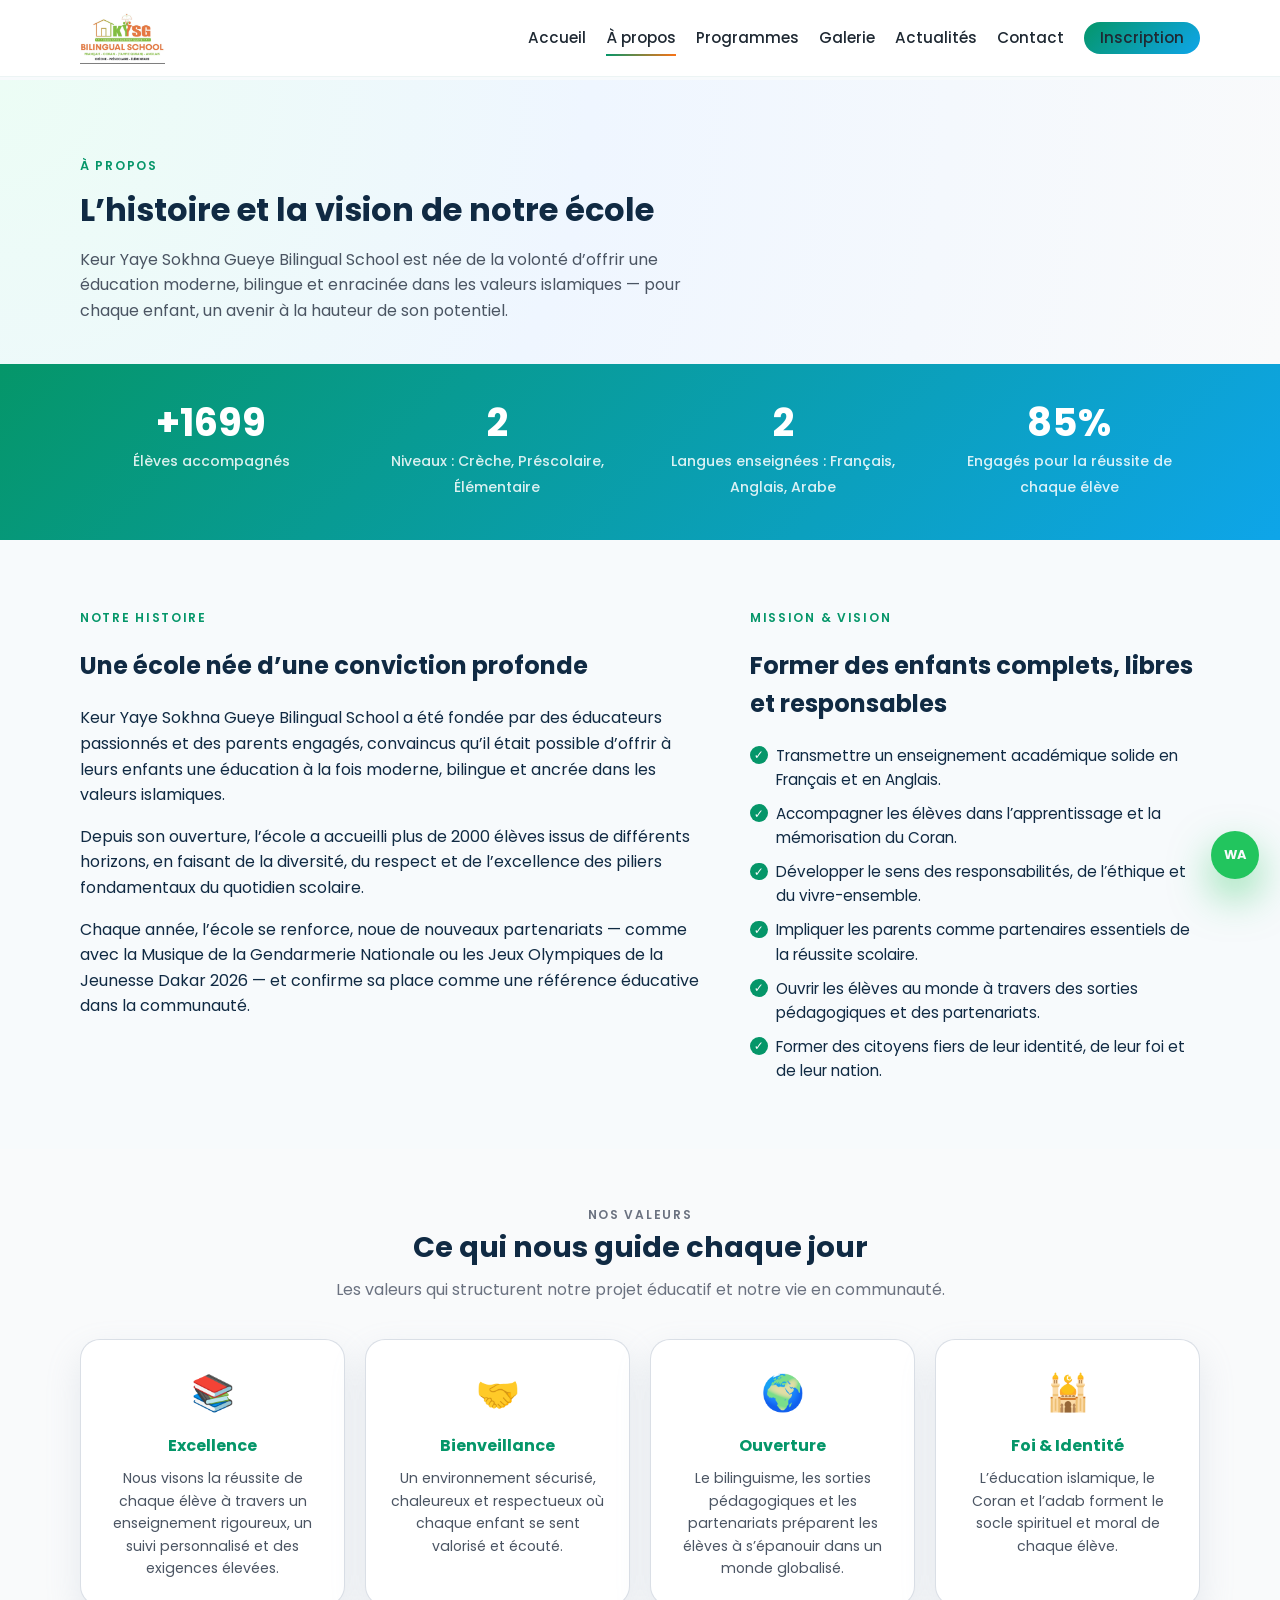
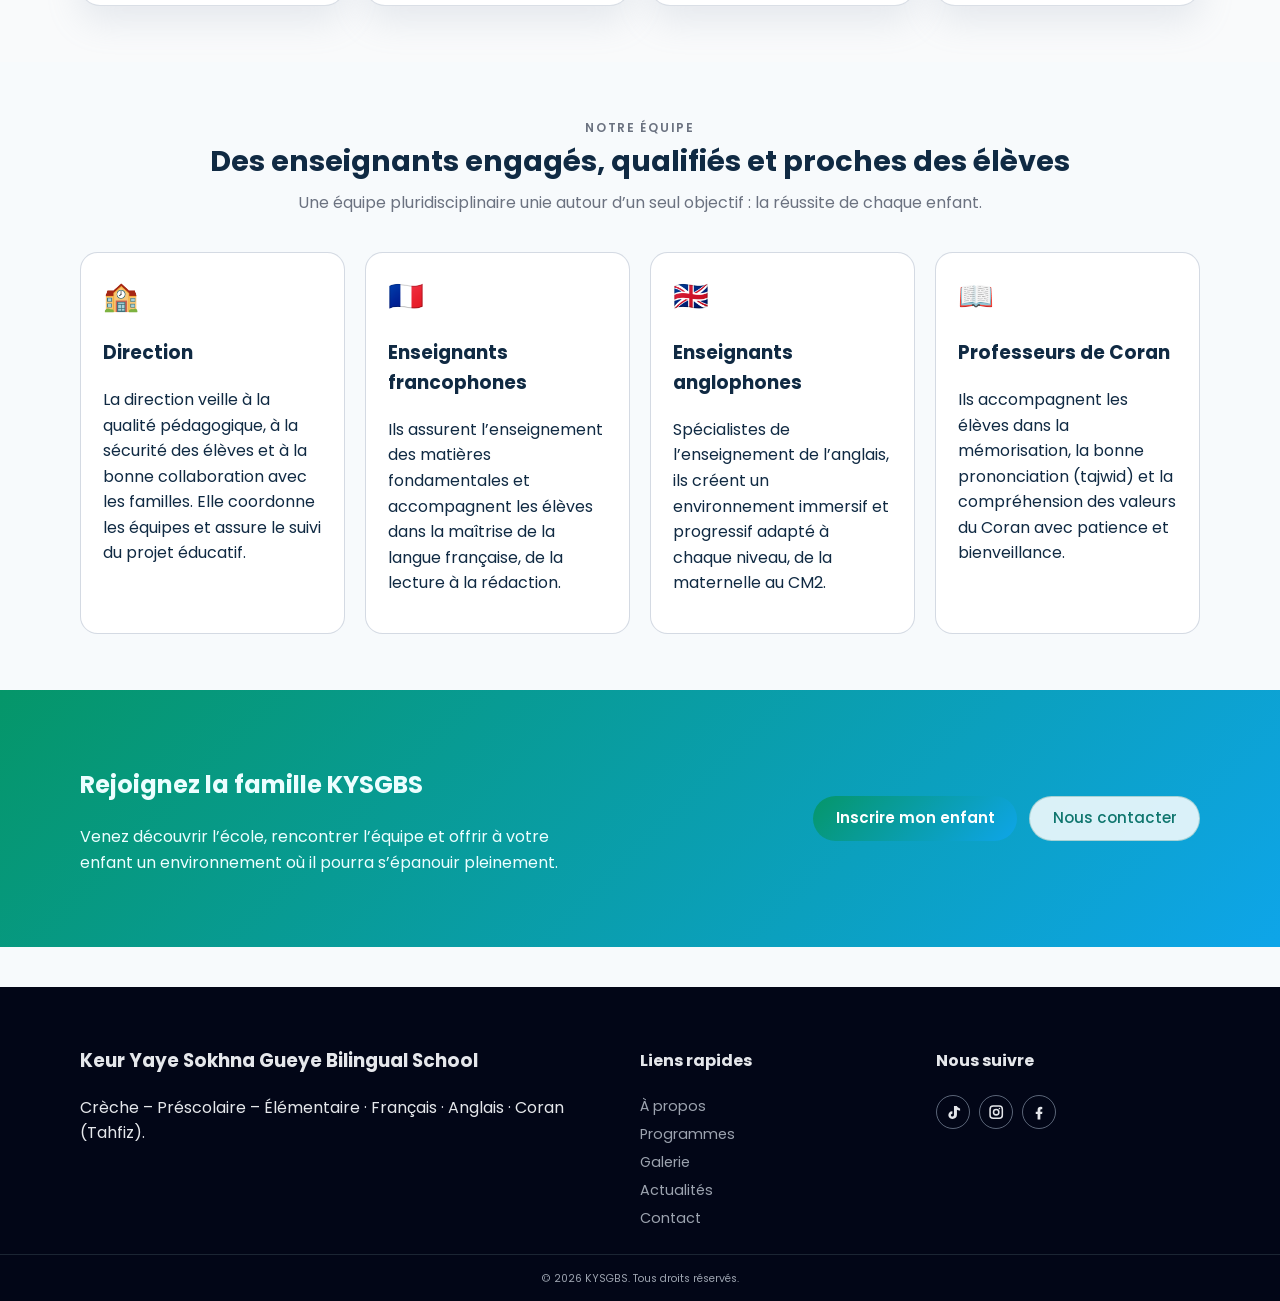
==== commit f8cb8a0b: "mise à jour" ====
--- a/about.html
+++ b/about.html
@@ -4,7 +4,19 @@
   <meta charset="UTF-8" />
   <meta name="viewport" content="width=device-width, initial-scale=1" />
   <title>KYSGBS - À propos</title>
+  <meta name="description" content="Découvrez l'histoire, la mission et les valeurs de Keur Yaye Sokhna Gueye Bilingual School — une école familiale, moderne et ouverte sur le monde à Dakar, Sénégal." />
+  <meta name="robots" content="index, follow" />
+  <meta property="og:type" content="website" />
+  <meta property="og:title" content="KYSGBS - À propos" />
+  <meta property="og:description" content="Découvrez l'histoire, la mission et les valeurs de Keur Yaye Sokhna Gueye Bilingual School — une école familiale, moderne et ouverte sur le monde à Dakar, Sénégal." />
+  <meta property="og:site_name" content="Keur Yaye Sokhna Gueye Bilingual School" />
+  <meta name="twitter:card" content="summary" />
+  <meta name="twitter:title" content="KYSGBS - À propos" />
+  <meta name="twitter:description" content="Découvrez l'histoire, la mission et les valeurs de Keur Yaye Sokhna Gueye Bilingual School — une école familiale, moderne et ouverte sur le monde à Dakar, Sénégal." />
   <link rel="stylesheet" href="style.css" />
+  <link rel="icon" type="image/x-icon" href="favicon.ico" />
+  <link rel="icon" type="image/png" sizes="32x32" href="favicon.ico" />
+  <link rel="apple-touch-icon" sizes="180x180" href="apple-touch-icon.png" />
   <link rel="preconnect" href="https://fonts.googleapis.com" />
   <link rel="preconnect" href="https://fonts.gstatic.com" crossorigin />
   <link href="https://fonts.googleapis.com/css2?family=Poppins:wght@300;400;500;600;700&display=swap" rel="stylesheet" />
@@ -51,7 +63,7 @@
       <div class="container">
         <div class="about-stats-grid">
           <div class="about-stat">
-            <strong>+1000</strong>
+            <strong>+2000</strong>
             <span>Élèves accompagnés</span>
           </div>
           <div class="about-stat">
--- a/style.css
+++ b/style.css
@@ -197,9 +197,9 @@
 
 .hero-image {
   border-radius: 1.5rem;
-  background-image: url("WhatsApp Image 2026-01-15 at 08.58.23.jpeg");
-  background-size: 88% auto;
-  background-position: center;
+  background-image: url("img02.jpg");
+  background-size: cover;
+  background-position: center 30%;
   background-repeat: no-repeat;
   aspect-ratio: 4 / 3;
   box-shadow: 0 22px 45px rgba(15, 118, 110, 0.4);
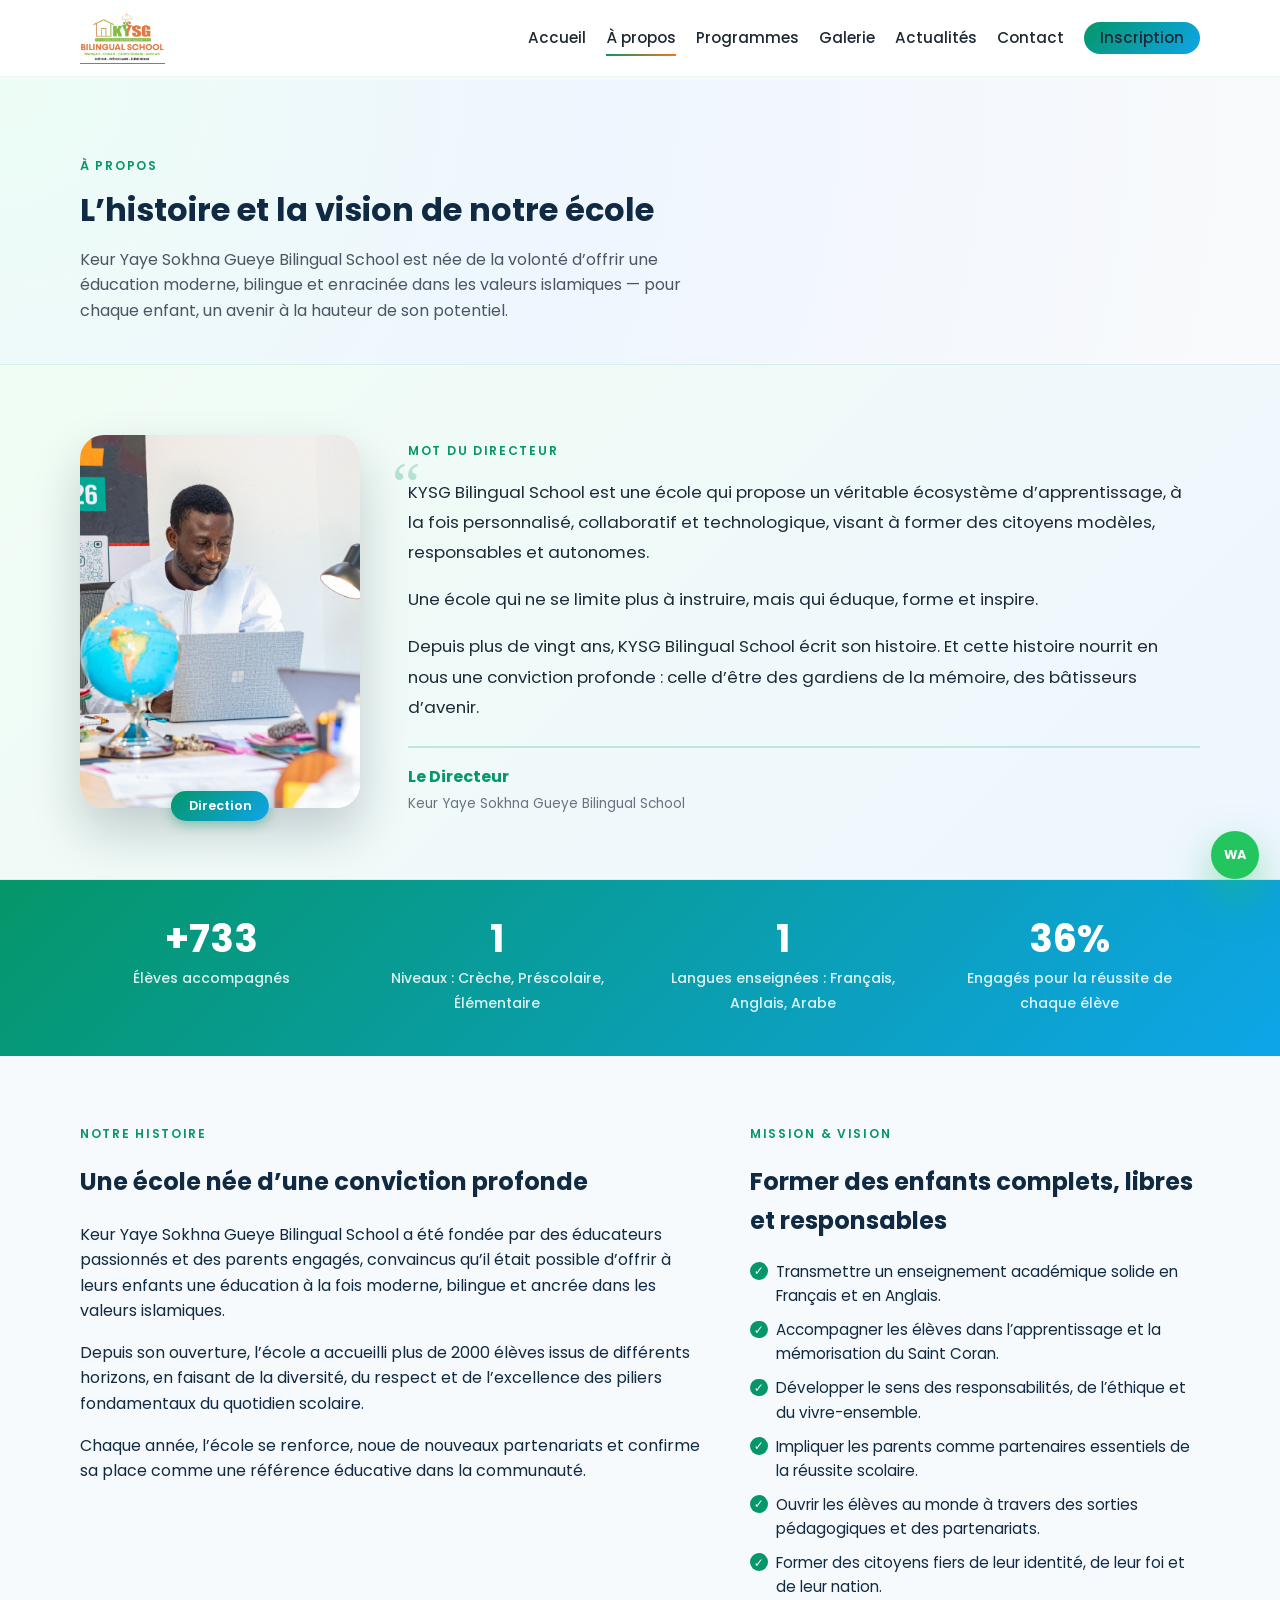
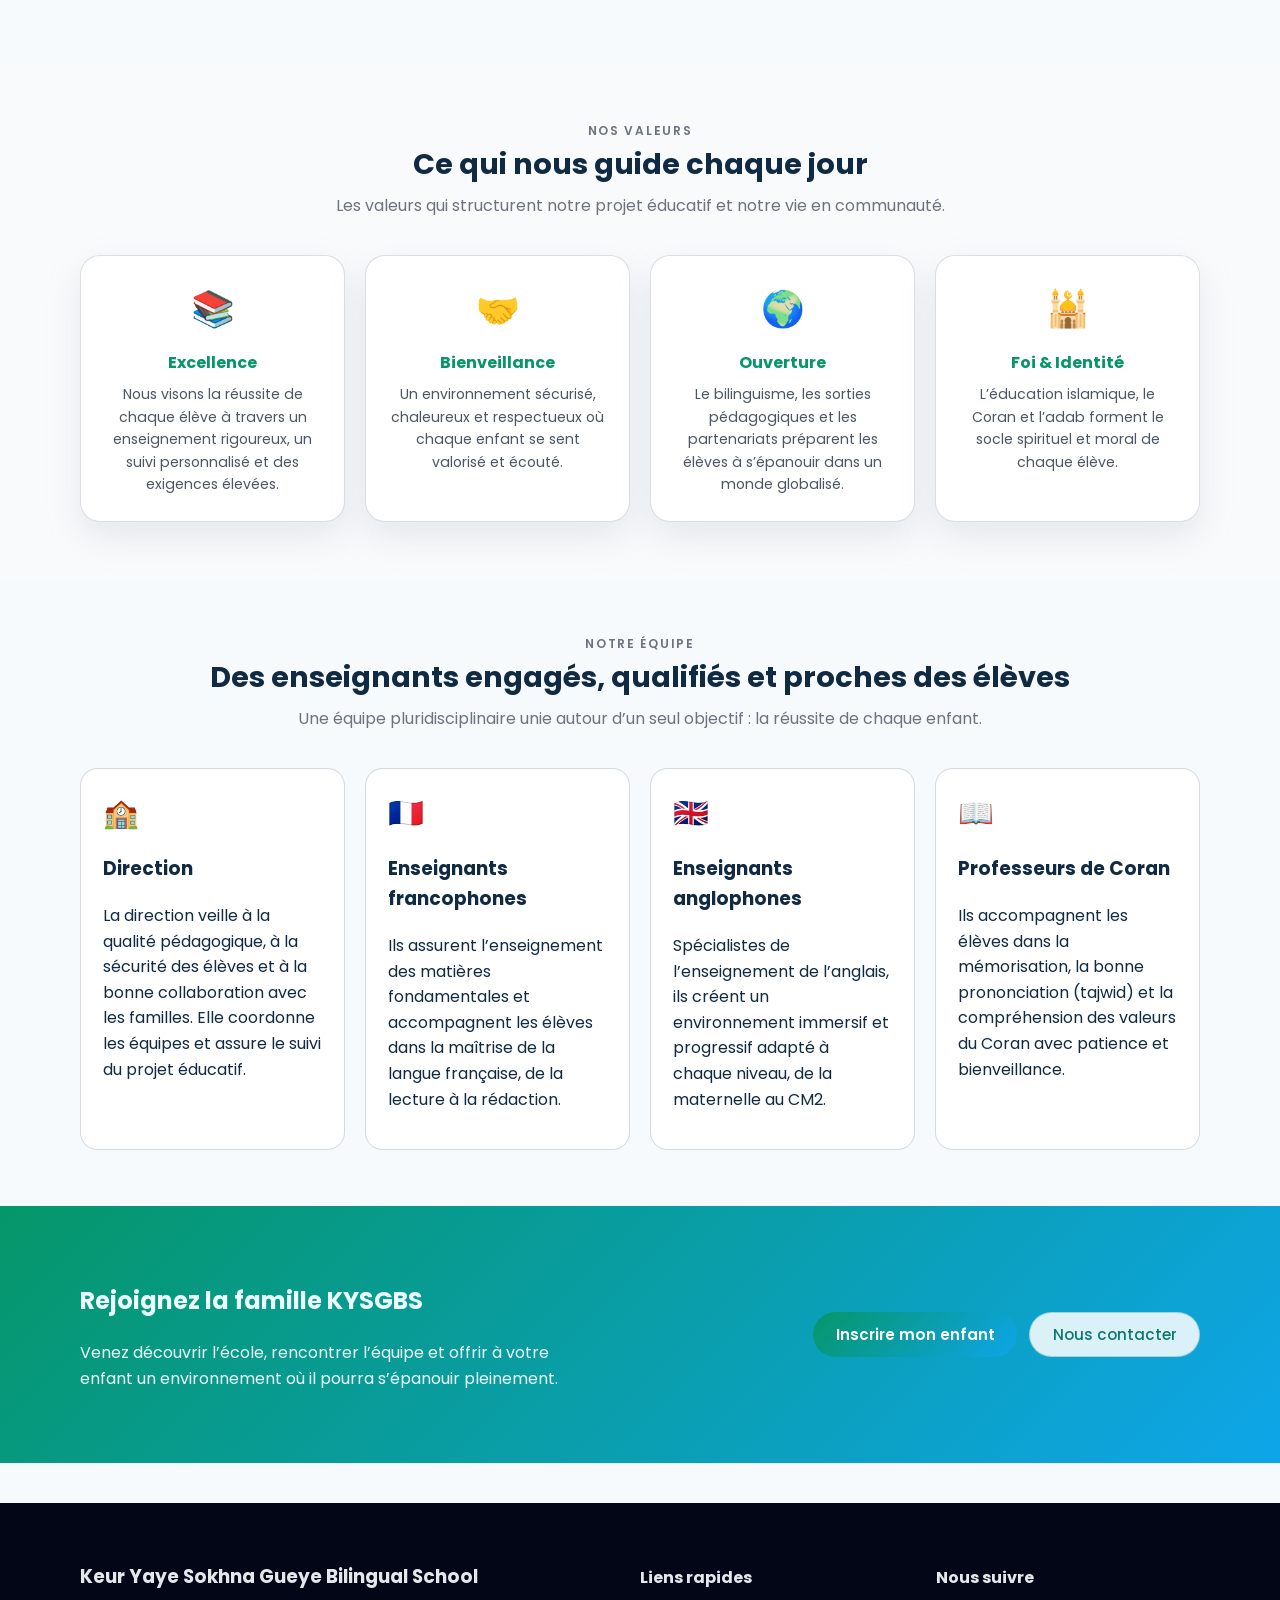
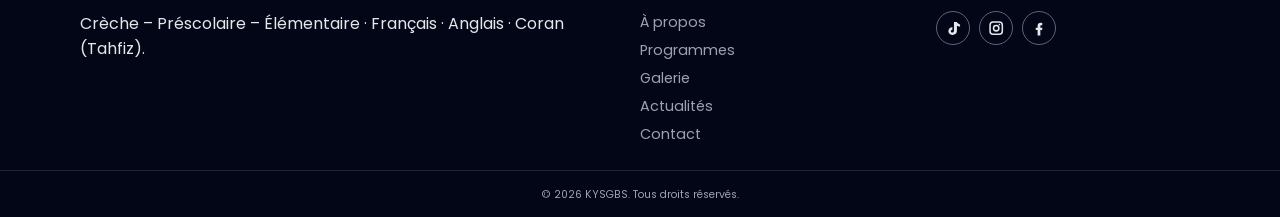
==== commit f49cd7bb: "mise à jour" ====
--- a/about.html
+++ b/about.html
@@ -59,6 +59,30 @@
       </div>
     </section>
 
+    <!-- MOT DU DIRECTEUR -->
+    <section class="section directeur-section">
+      <div class="container">
+        <div class="directeur-inner">
+          <div class="directeur-photo-wrap">
+            <img src="directeur-kysgbs.jpeg" alt="Le Directeur de Keur Yaye Sokhna Gueye Bilingual School" class="directeur-photo" />
+            <div class="directeur-badge">Direction</div>
+          </div>
+          <div class="directeur-content">
+            <p class="eyebrow">Mot du Directeur</p>
+            <blockquote class="directeur-quote">
+              <p>KYSG Bilingual School est une école qui propose un véritable écosystème d’apprentissage, à la fois personnalisé, collaboratif et technologique, visant à former des citoyens modèles, responsables et autonomes.</p>
+              <p>Une école qui ne se limite plus à instruire, mais qui éduque, forme et inspire.</p>
+              <p>Depuis plus de vingt ans, KYSG Bilingual School écrit son histoire. Et cette histoire nourrit en nous une conviction profonde : celle d’être des gardiens de la mémoire, des bâtisseurs d’avenir.</p>
+            </blockquote>
+            <div class="directeur-signature">
+              <strong>Le Directeur</strong>
+              <span>Keur Yaye Sokhna Gueye Bilingual School</span>
+            </div>
+          </div>
+        </div>
+      </div>
+    </section>
+
     <section class="section about-stats-section">
       <div class="container">
         <div class="about-stats-grid">
@@ -98,8 +122,7 @@
             fondamentaux du quotidien scolaire.
           </p>
           <p>
-            Chaque année, l’école se renforce, noue de nouveaux partenariats — comme avec
-            la Musique de la Gendarmerie Nationale ou les Jeux Olympiques de la Jeunesse Dakar 2026 —
+            Chaque année, l’école se renforce, noue de nouveaux partenariats 
             et confirme sa place comme une référence éducative dans la communauté.
           </p>
         </div>
@@ -108,7 +131,7 @@
           <h2>Former des enfants complets, libres et responsables</h2>
           <ul class="check-list">
             <li>Transmettre un enseignement académique solide en Français et en Anglais.</li>
-            <li>Accompagner les élèves dans l’apprentissage et la mémorisation du Coran.</li>
+            <li>Accompagner les élèves dans l’apprentissage et la mémorisation du Saint Coran.</li>
             <li>Développer le sens des responsabilités, de l’éthique et du vivre-ensemble.</li>
             <li>Impliquer les parents comme partenaires essentiels de la réussite scolaire.</li>
             <li>Ouvrir les élèves au monde à travers des sorties pédagogiques et des partenariats.</li>
--- a/style.css
+++ b/style.css
@@ -1007,7 +1007,7 @@
   }
 
   .hero-image-card {
-    max-width: 420px;
+    max-width: 100%;
     margin-inline: auto;
     margin-top: 0.5rem;
   }
@@ -1677,4 +1677,112 @@
   .prog-coran-points {
     grid-template-columns: minmax(0, 1fr);
   }
+}
+
+/* ===== MOT DU DIRECTEUR ===== */
+.directeur-section {
+  background: linear-gradient(135deg, #f0fdf4, #eff6ff);
+  border-top: 1px solid rgba(5, 150, 105, 0.1);
+  border-bottom: 1px solid rgba(5, 150, 105, 0.1);
+}
+
+.directeur-inner {
+  display: grid;
+  grid-template-columns: 280px minmax(0, 1fr);
+  gap: 3rem;
+  align-items: center;
+}
+
+.directeur-photo-wrap {
+  position: relative;
+  text-align: center;
+}
+
+.directeur-photo {
+  width: 100%;
+  border-radius: 1.5rem;
+  object-fit: cover;
+  object-position: center top;
+  aspect-ratio: 3 / 4;
+  box-shadow: 0 24px 50px rgba(15, 23, 42, 0.2);
+}
+
+.directeur-badge {
+  position: absolute;
+  bottom: -0.8rem;
+  left: 50%;
+  transform: translateX(-50%);
+  background: linear-gradient(135deg, #059669, #0ea5e9);
+  color: #fff;
+  font-size: 0.8rem;
+  font-weight: 600;
+  padding: 0.3rem 1.1rem;
+  border-radius: 999px;
+  white-space: nowrap;
+  box-shadow: 0 4px 12px rgba(5, 150, 105, 0.4);
+}
+
+.directeur-content {
+  padding: 0.5rem 0;
+}
+
+.directeur-quote {
+  margin: 1rem 0 1.5rem;
+  padding: 0;
+  border: none;
+}
+
+.directeur-quote p {
+  font-size: 1.05rem;
+  line-height: 1.8;
+  color: #1f2937;
+  margin-bottom: 1rem;
+  position: relative;
+}
+
+.directeur-quote p:first-child::before {
+  content: '\201C';
+  font-size: 4rem;
+  color: #059669;
+  opacity: 0.25;
+  position: absolute;
+  top: -1.5rem;
+  left: -1rem;
+  font-family: Georgia, serif;
+  line-height: 1;
+}
+
+.directeur-signature {
+  display: flex;
+  flex-direction: column;
+  gap: 0.2rem;
+  padding-top: 1rem;
+  border-top: 2px solid rgba(5, 150, 105, 0.2);
+}
+
+.directeur-signature strong {
+  font-size: 1rem;
+  color: #059669;
+  font-weight: 700;
+}
+
+.directeur-signature span {
+  font-size: 0.85rem;
+  color: #6b7280;
+}
+
+@media (max-width: 768px) {
+  .directeur-inner {
+    grid-template-columns: minmax(0, 1fr);
+    gap: 2rem;
+  }
+
+  .directeur-photo-wrap {
+    max-width: 220px;
+    margin-inline: auto;
+  }
+
+  .directeur-quote p {
+    font-size: 0.95rem;
+  }
 }
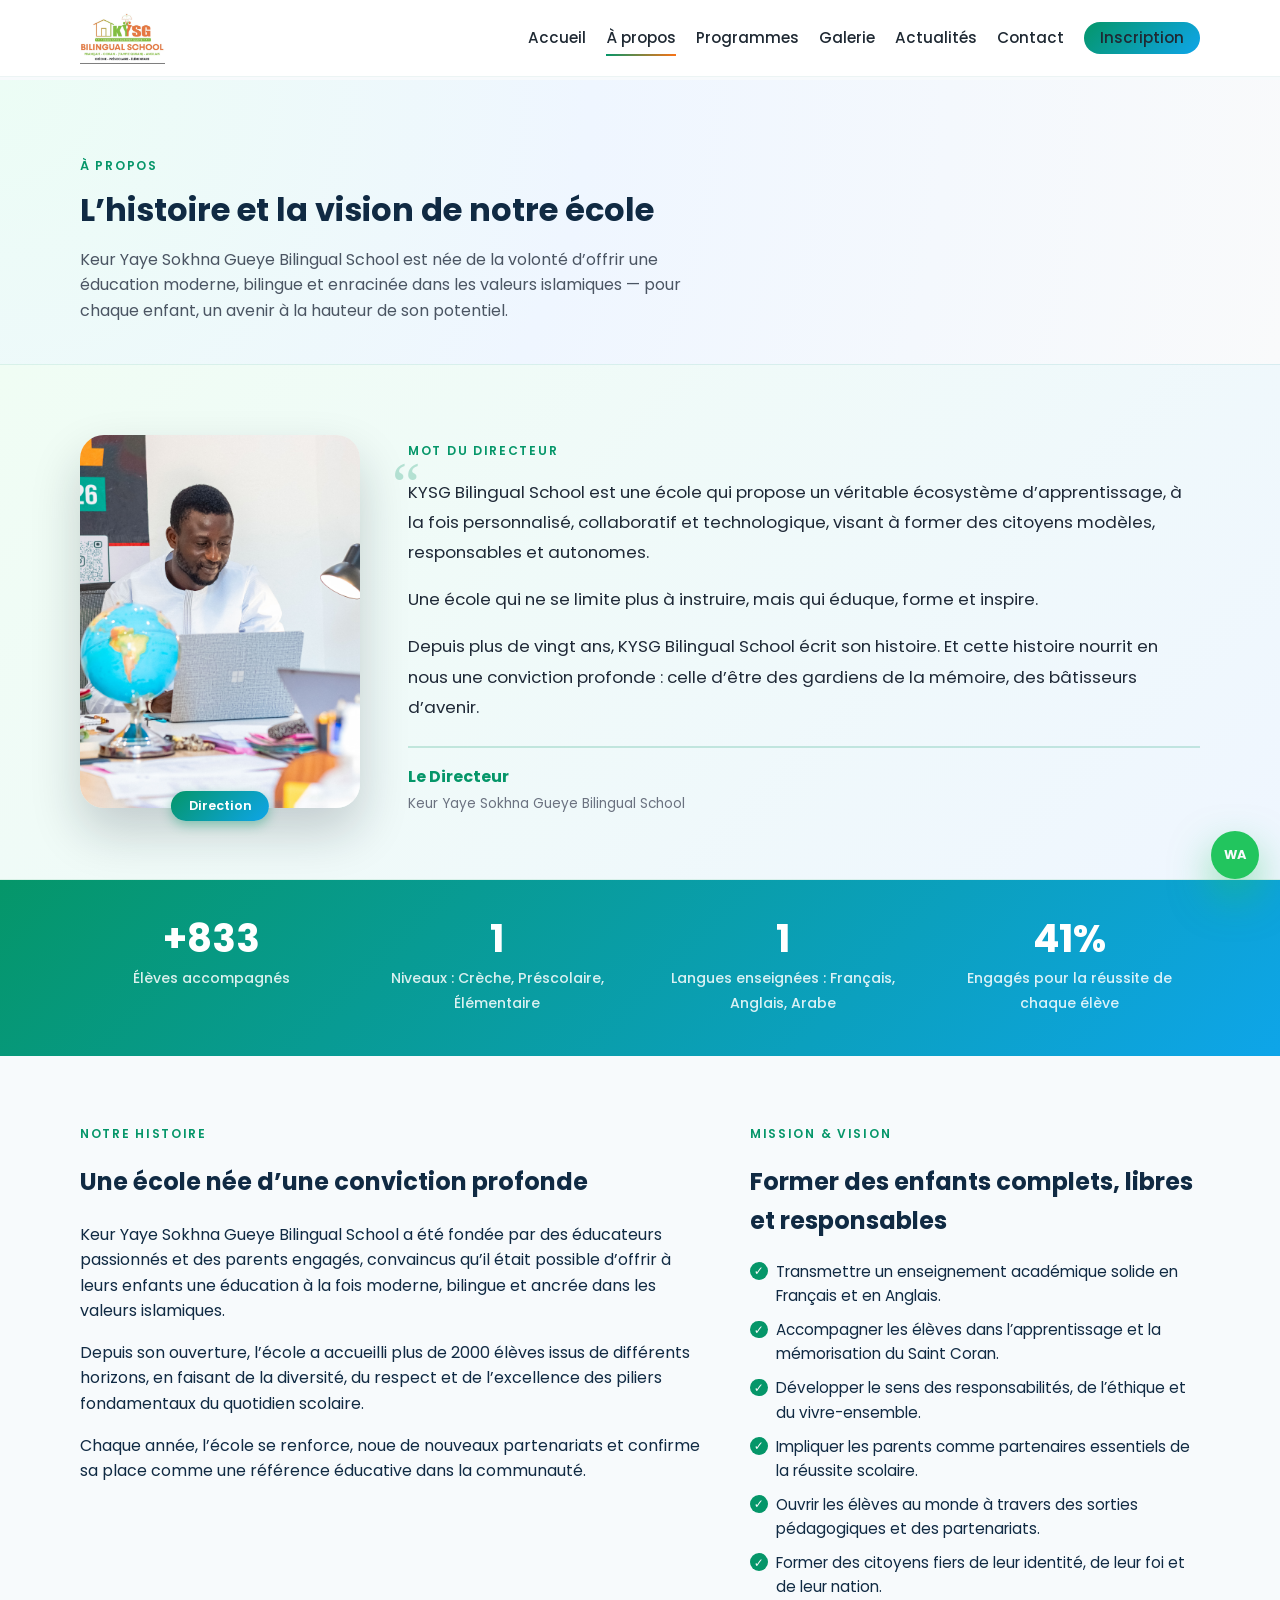
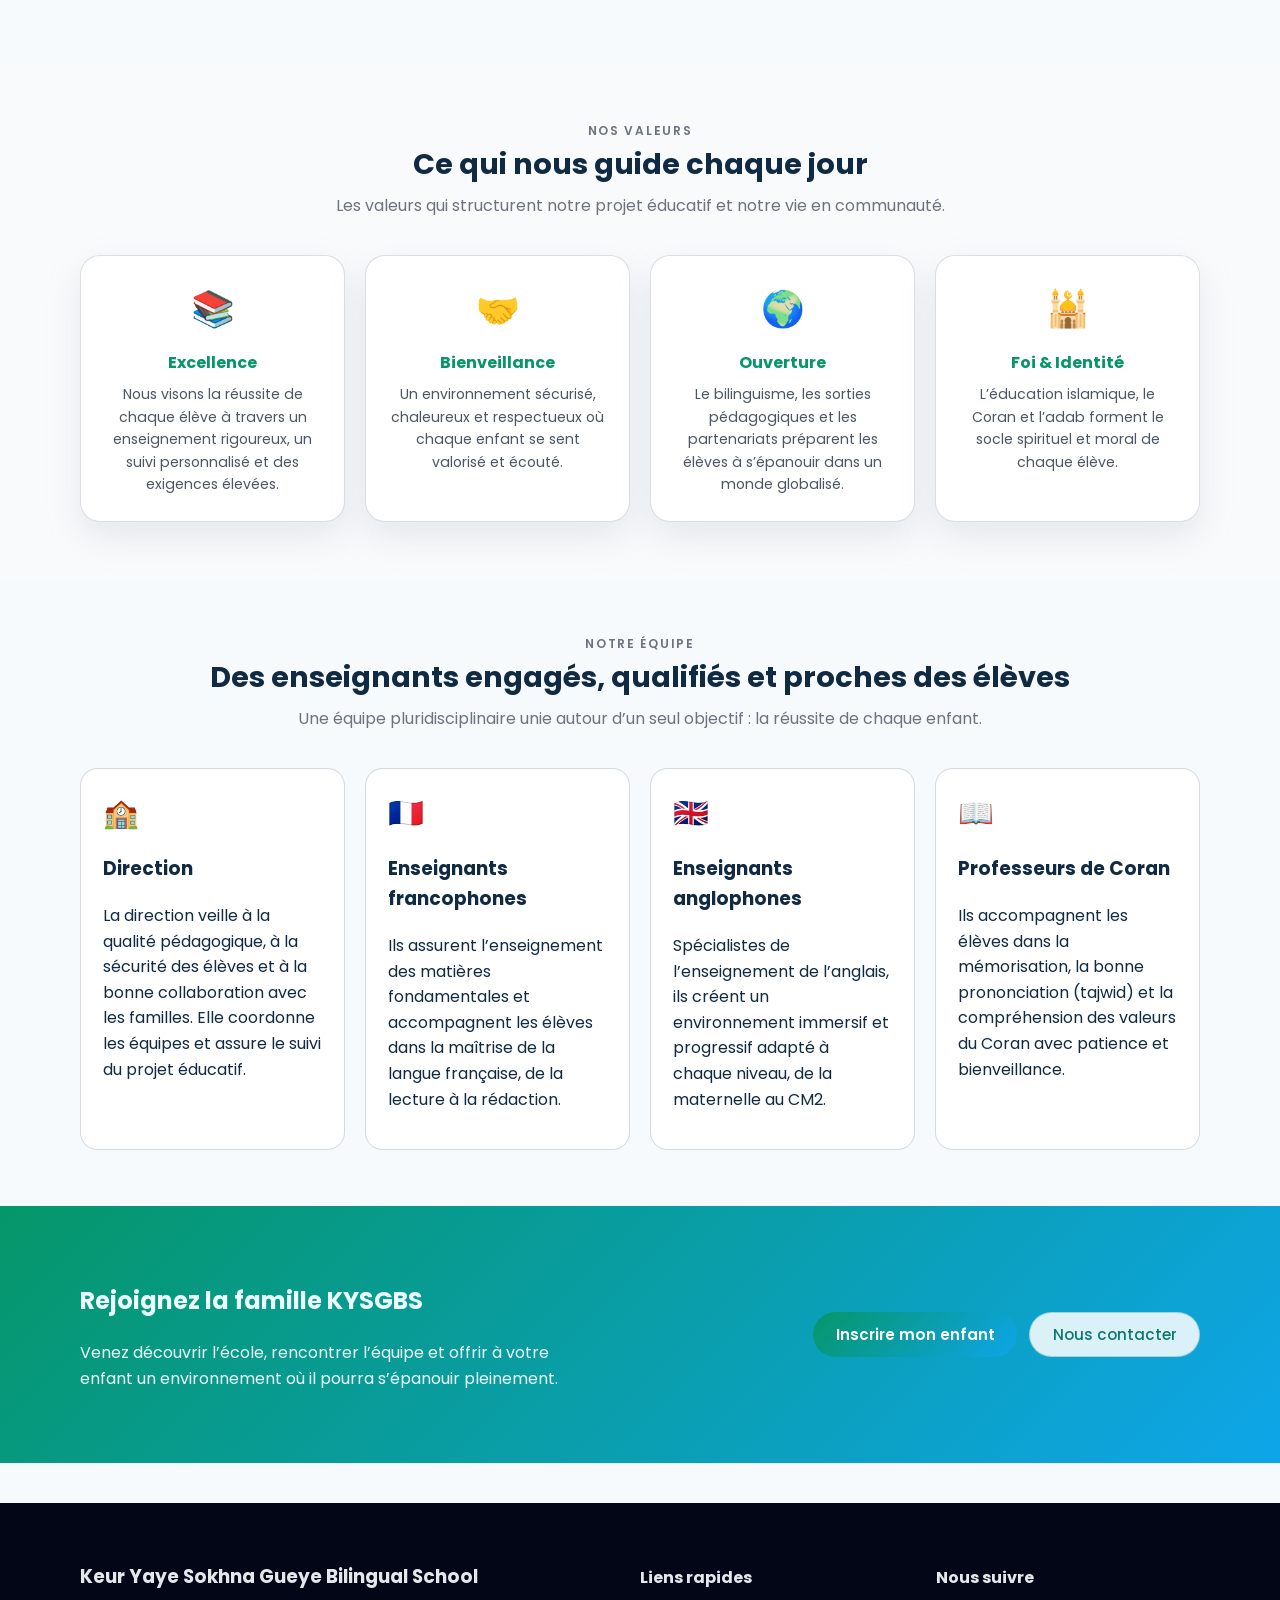
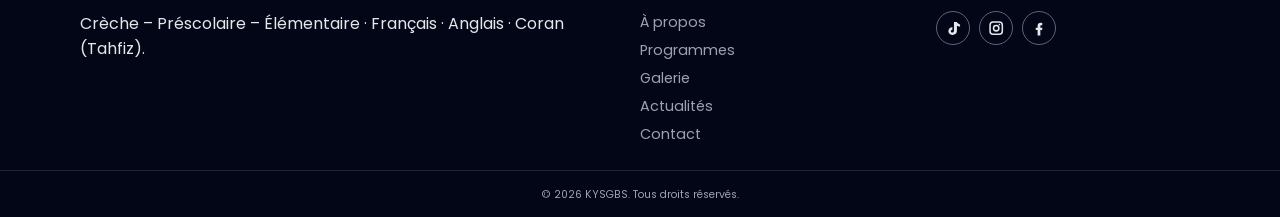
==== commit bbb73a4e: "mise à jour" ====
--- a/about.html
+++ b/about.html
@@ -238,17 +238,17 @@
       <div>
         <h4>Nous suivre</h4>
         <div class="social-links">
-          <a href="#" aria-label="TikTok">
+          <a href="https://www.tiktok.com/@keuryayesokhna?_t=ZM-8ycys4jqvOY&_r=1" aria-label="TikTok">
             <svg viewBox="0 0 24 24" aria-hidden="true">
               <path d="M16.5 3.5c.6 1.1 1.5 2 2.5 2.7.7.5 1.4.8 2 .9v3.1c-.9-.1-1.8-.3-2.6-.7-.5-.2-1-.5-1.5-.8v6.7c0 3.2-2.4 5.4-5.7 5.4-1.3 0-2.4-.3-3.3-.9-1.4-.9-2.2-2.4-2.2-4.2 0-2.7 2-4.8 4.9-5h.4v3.1l-.2.1c-1.1.1-1.9.9-1.9 1.9 0 .6.3 1.1.7 1.4.3.2.7.3 1.2.3 1.3 0 2.2-.9 2.2-2.3V4h3.5z" />
             </svg>
           </a>
-          <a href="#" aria-label="Instagram">
+          <a href="https://www.instagram.com/keur_yaye_sokhna?utm_source=ig_web_button_share_sheet&igsh=ZDNlZDc0MzIxNw==" aria-label="Instagram">
             <svg viewBox="0 0 24 24" aria-hidden="true">
               <path d="M8 3h8a5 5 0 0 1 5 5v8a5 5 0 0 1-5 5H8a5 5 0 0 1-5-5V8a5 5 0 0 1 5-5zm0 2a3 3 0 0 0-3 3v8a3 3 0 0 0 3 3h8a3 3 0 0 0 3-3V8a3 3 0 0 0-3-3H8zm4 2.5A4.5 4.5 0 1 1 7.5 12 4.5 4.5 0 0 1 12 7.5zm0 2A2.5 2.5 0 1 0 14.5 12 2.5 2.5 0 0 0 12 9.5zm4.25-3.25a1 1 0 1 1-1 1 1 1 0 0 1 1-1z" />
             </svg>
           </a>
-          <a href="#" aria-label="Facebook">
+          <a href="https://www.facebook.com/share/1McdS7rhxa/?mibextid=wwXIfr" aria-label="Facebook">
             <svg viewBox="0 0 24 24" aria-hidden="true">
               <path d="M13.5 21.5v-7h2.3l.4-3h-2.7v-2c0-.9.3-1.5 1.6-1.5H16V5.2A20.6 20.6 0 0 0 13.9 5c-2.4 0-4 1.5-4 4.1v2.4H7.5v3h2.4v7z" />
             </svg>
--- a/style.css
+++ b/style.css
@@ -197,7 +197,7 @@
 
 .hero-image {
   border-radius: 1.5rem;
-  background-image: url("img02.jpg");
+  background-image: url("c\(39\).JPG.jpeg");
   background-size: cover;
   background-position: center 30%;
   background-repeat: no-repeat;
@@ -1603,6 +1603,7 @@
   width: 100%;
   aspect-ratio: 4 / 3;
   object-fit: cover;
+  object-position: center top;
   display: block;
 }
 
@@ -1785,4 +1786,20 @@
   .directeur-quote p {
     font-size: 0.95rem;
   }
+}
+
+/* PDF download button */
+.btn-download {
+  display: inline-flex;
+  align-items: center;
+  gap: 0.5rem;
+  padding: 0.65rem 0.9rem;
+  background: #e11d48;
+  color: #fff;
+  border-radius: 0.6rem;
+  text-decoration: none;
+  font-weight: 600;
+}
+.btn-download:hover {
+  background: #be123c;
 }
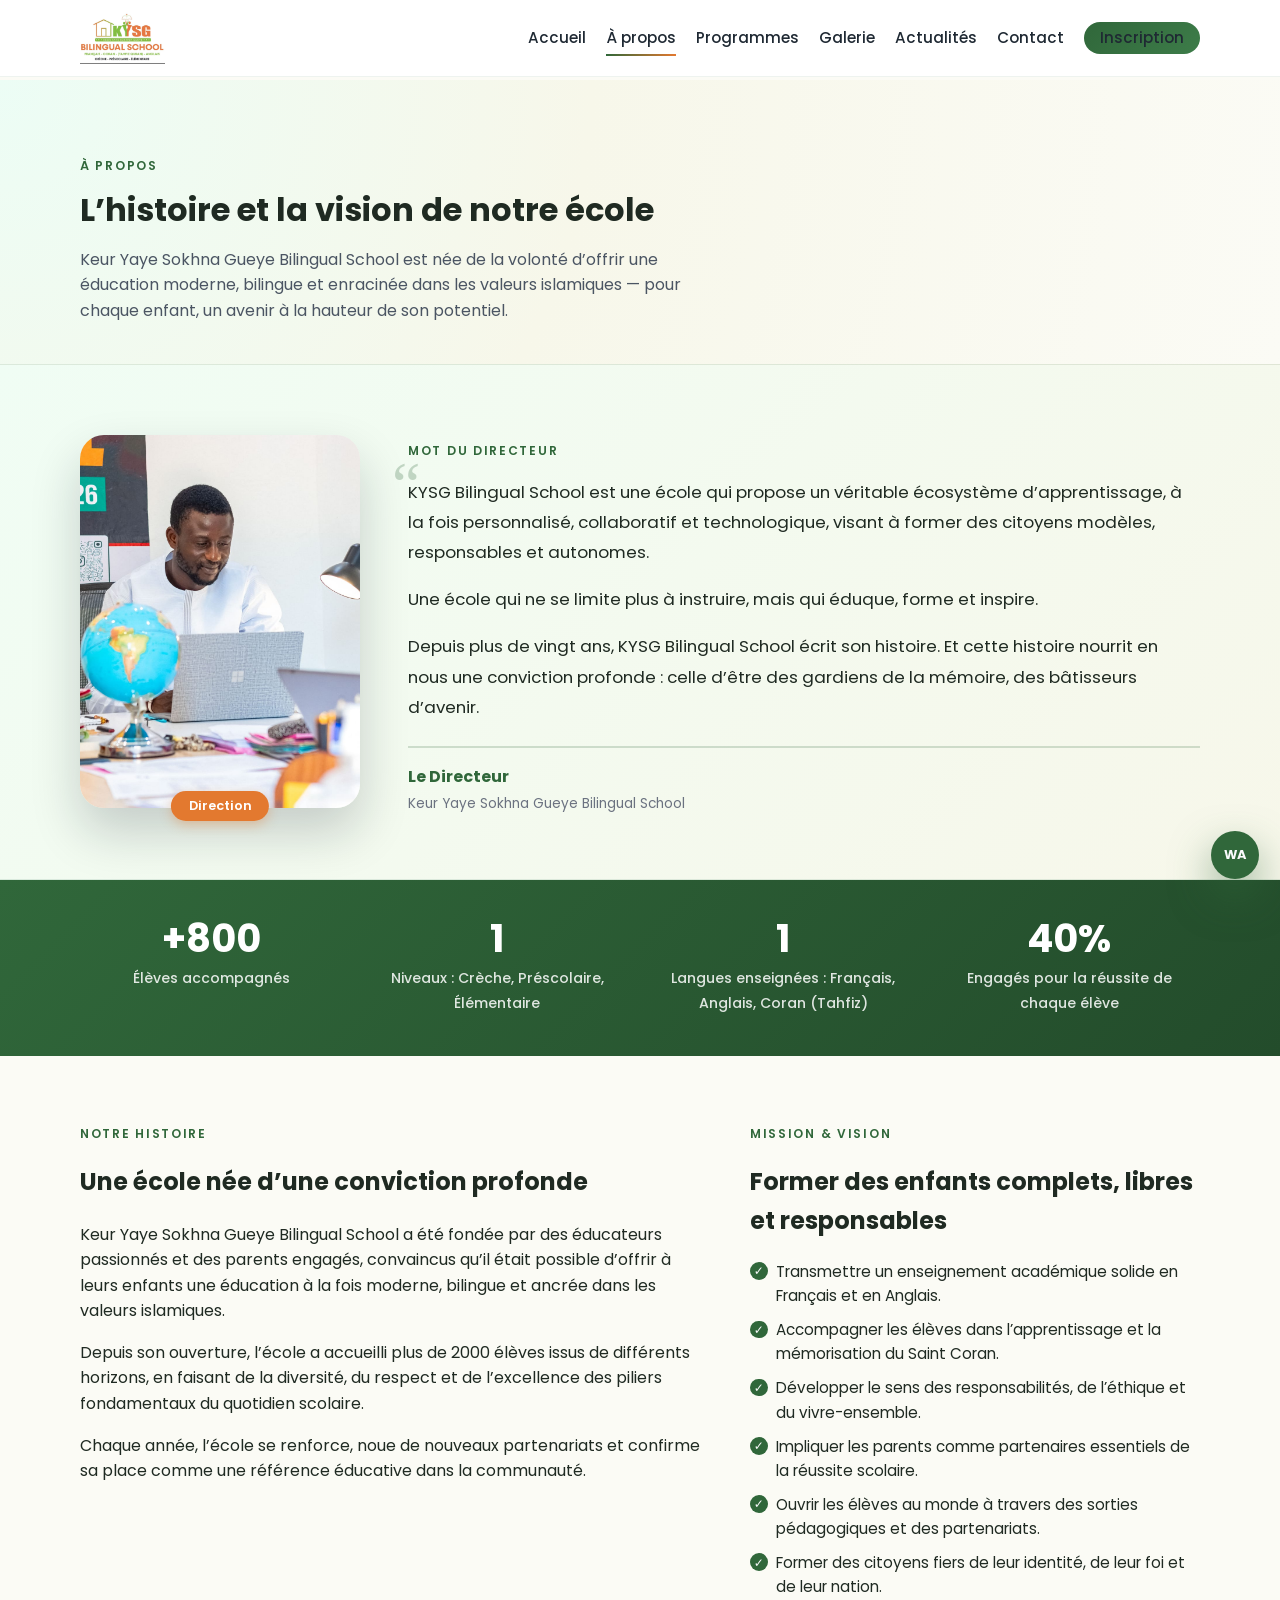
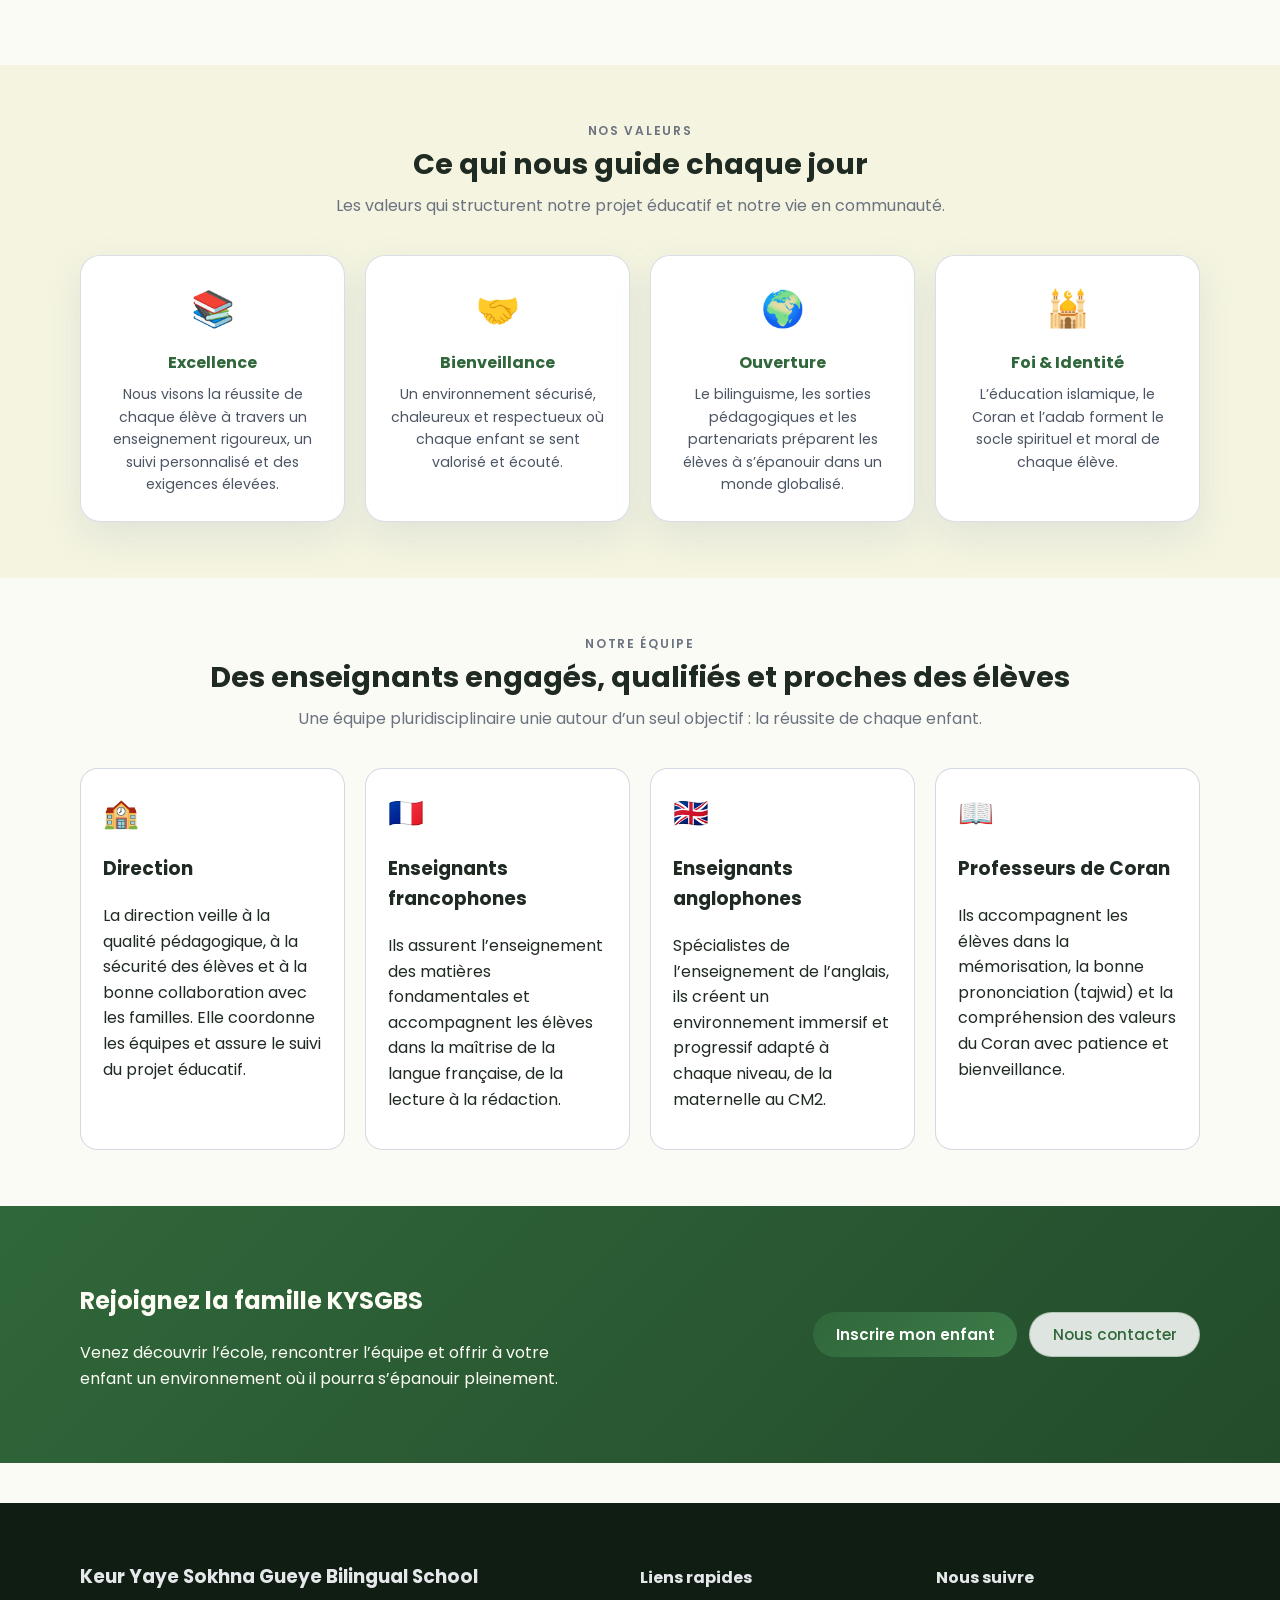
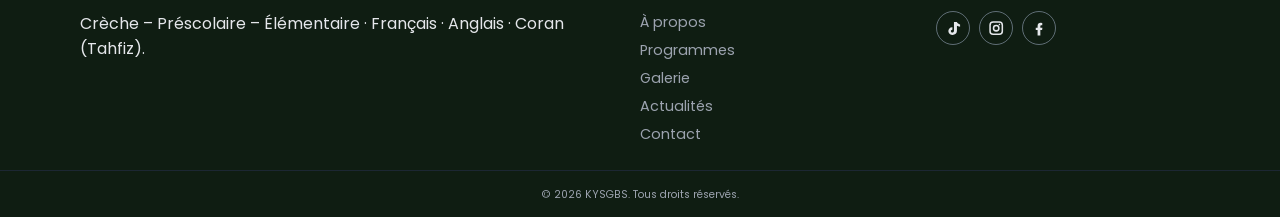
==== commit 3be5b220: "Corrections site + nouvelle palette + compte a rebours rentree - Compression des images (~60 Mo -> 6" ====
--- a/about.html
+++ b/about.html
@@ -15,7 +15,8 @@
   <meta name="twitter:description" content="Découvrez l'histoire, la mission et les valeurs de Keur Yaye Sokhna Gueye Bilingual School — une école familiale, moderne et ouverte sur le monde à Dakar, Sénégal." />
   <link rel="stylesheet" href="style.css" />
   <link rel="icon" type="image/x-icon" href="favicon.ico" />
-  <link rel="icon" type="image/png" sizes="32x32" href="favicon.ico" />
+  <link rel="icon" type="image/png" sizes="32x32" href="favicon-32x32.png" />
+  <link rel="icon" type="image/png" sizes="16x16" href="favicon-16x16.png" />
   <link rel="apple-touch-icon" sizes="180x180" href="apple-touch-icon.png" />
   <link rel="preconnect" href="https://fonts.googleapis.com" />
   <link rel="preconnect" href="https://fonts.gstatic.com" crossorigin />
@@ -96,7 +97,7 @@
           </div>
           <div class="about-stat">
             <strong>3</strong>
-            <span>Langues enseignées : Français, Anglais, Arabe</span>
+            <span>Langues enseignées : Français, Anglais, Coran (Tahfiz)</span>
           </div>
           <div class="about-stat">
             <strong>100%</strong>
--- a/style.css
+++ b/style.css
@@ -13,8 +13,8 @@
 body {
   font-family: "Poppins", system-ui, -apple-system, BlinkMacSystemFont, "Segoe UI",
     sans-serif;
-  color: #102a43;
-  background-color: #f7fafc;
+  color: #1f2a22;
+  background-color: #fbfbf5;
   line-height: 1.6;
 }
 
@@ -40,7 +40,7 @@
   z-index: 50;
   background: rgba(255, 255, 255, 0.96);
   backdrop-filter: blur(12px);
-  border-bottom: 1px solid rgba(15, 118, 110, 0.08);
+  border-bottom: 1px solid rgba(48, 103, 58, 0.08);
 }
 
 .header-inner {
@@ -80,7 +80,7 @@
   bottom: -0.25rem;
   width: 0;
   height: 2px;
-  background: linear-gradient(90deg, #059669, #f97316);
+  background: linear-gradient(90deg, #30673A, #E3792F);
   transition: width 0.2s ease;
 }
 
@@ -96,7 +96,7 @@
   padding: 0.6rem 1.4rem;
   border-radius: 999px;
   border: none;
-  background: linear-gradient(135deg, #059669, #0ea5e9);
+  background: linear-gradient(135deg, #30673A, #3d7c49);
   color: #fff;
   font-weight: 600;
   font-size: 0.95rem;
@@ -106,7 +106,7 @@
 
 .btn:hover {
   transform: translateY(-1px);
-  box-shadow: 0 10px 25px rgba(15, 118, 110, 0.25);
+  box-shadow: 0 10px 25px rgba(48, 103, 58, 0.25);
   filter: brightness(1.03);
 }
 
@@ -116,9 +116,9 @@
   justify-content: center;
   padding: 0.6rem 1.4rem;
   border-radius: 999px;
-  border: 1px solid rgba(15, 118, 110, 0.25);
+  border: 1px solid rgba(48, 103, 58, 0.25);
   background: rgba(255, 255, 255, 0.85);
-  color: #0f766e;
+  color: #30673A;
   font-weight: 500;
   font-size: 0.95rem;
   cursor: pointer;
@@ -128,8 +128,8 @@
 
 .btn-outline:hover {
   background: #ecfdf5;
-  border-color: #059669;
-  box-shadow: 0 8px 18px rgba(15, 118, 110, 0.2);
+  border-color: #30673A;
+  box-shadow: 0 8px 18px rgba(48, 103, 58, 0.2);
 }
 
 .btn-small {
@@ -144,7 +144,7 @@
 
 .hero {
   padding-block: 4.5rem 3.5rem;
-  background: radial-gradient(circle at top left, #ecfdf5 0, #eff6ff 40%, #f7fafc 100%);
+  background: radial-gradient(circle at top left, #ecfdf5 0, #f7f7ea 40%, #fbfbf5 100%);
 }
 
 .hero-grid {
@@ -170,8 +170,8 @@
   gap: 0.35rem;
   padding: 0.25rem 0.8rem;
   border-radius: 999px;
-  background: rgba(15, 118, 110, 0.08);
-  color: #0f766e;
+  background: rgba(48, 103, 58, 0.08);
+  color: #30673A;
   font-size: 0.8rem;
   font-weight: 600;
   text-transform: uppercase;
@@ -202,7 +202,7 @@
   background-position: center 30%;
   background-repeat: no-repeat;
   aspect-ratio: 4 / 3;
-  box-shadow: 0 22px 45px rgba(15, 118, 110, 0.4);
+  box-shadow: 0 22px 45px rgba(48, 103, 58, 0.4);
 }
 
 .hero-stats {
@@ -232,7 +232,7 @@
 .hero-stats strong {
   display: block;
   font-size: 1rem;
-  color: #059669;
+  color: #30673A;
 }
 
 .hero-stats span {
@@ -244,12 +244,12 @@
 }
 
 .section.light {
-  background: #f9fafb;
+  background: #f4f4e0;
 }
 
 .section.highlight {
-  background: linear-gradient(135deg, #059669, #0ea5e9);
-  color: #ecfeff;
+  background: linear-gradient(135deg, #30673A, #234c2b);
+  color: #fdfdf6;
 }
 
 .section-header {
@@ -268,7 +268,7 @@
 }
 
 .section.highlight .section-header p {
-  color: rgba(240, 249, 255, 0.9);
+  color: rgba(253, 253, 246, 0.9);
 }
 
 .grid-2 {
@@ -318,8 +318,8 @@
 .highlight-card {
   padding: 1.5rem 1.75rem;
   border-radius: 1.25rem;
-  background: linear-gradient(135deg, #ecfdf5, #eff6ff);
-  border: 1px solid rgba(15, 118, 110, 0.18);
+  background: linear-gradient(135deg, #ecfdf5, #f7f7ea);
+  border: 1px solid rgba(48, 103, 58, 0.18);
 }
 
 .highlight-card h3 {
@@ -348,7 +348,7 @@
   width: 1.1rem;
   height: 1.1rem;
   border-radius: 999px;
-  background: #059669;
+  background: #30673A;
   color: #f9fafb;
   font-size: 0.75rem;
   display: flex;
@@ -381,8 +381,8 @@
 
 .card:hover {
   transform: translateY(-4px);
-  border-color: #059669;
-  box-shadow: 0 20px 50px rgba(15, 118, 110, 0.28);
+  border-color: #30673A;
+  box-shadow: 0 20px 50px rgba(48, 103, 58, 0.28);
 }
 
 .card h3 {
@@ -433,13 +433,20 @@
   display: inline-flex;
   padding: 0.15rem 0.7rem;
   border-radius: 999px;
-  background: rgba(37, 99, 235, 0.08);
-  color: #2563eb;
+  background: rgba(227, 121, 47, 0.1);
+  color: #E3792F;
   font-size: 0.78rem;
   font-weight: 600;
   margin-bottom: 0.4rem;
 }
 
+.news-published {
+  display: inline-block;
+  margin-left: 0.5rem;
+  font-size: 0.78rem;
+  color: #6b7280;
+}
+
 .gallery-preview {
   display: grid;
   grid-template-columns: repeat(4, minmax(0, 1fr));
@@ -453,7 +460,7 @@
 .gallery-item {
   aspect-ratio: 4 / 3;
   border-radius: 1rem;
-  background: linear-gradient(135deg, #22c55e, #0ea5e9);
+  background: linear-gradient(135deg, #30673A, #3f8a4d);
   position: relative;
   overflow: hidden;
   cursor: pointer;
@@ -486,7 +493,7 @@
   padding: 1.6rem 1.7rem;
   border-radius: 1.25rem;
   background: #fff;
-  border-left: 4px solid #059669;
+  border-left: 4px solid #30673A;
   box-shadow: 0 16px 40px rgba(148, 163, 184, 0.4);
 }
 
@@ -499,7 +506,7 @@
   display: block;
   margin-top: 0.6rem;
   font-weight: 600;
-  color: #059669;
+  color: #30673A;
 }
 
 .cta-flex {
@@ -525,7 +532,7 @@
 }
 
 .site-footer {
-  background: #020617;
+  background: #0F1D12;
   color: #e5e7eb;
   padding-top: 2.5rem;
   margin-top: 2.5rem;
@@ -554,7 +561,7 @@
 }
 
 .footer-links a:hover {
-  color: #f97316;
+  color: #E3792F;
 }
 
 .social-links {
@@ -575,7 +582,7 @@
 }
 
 .social-links a:hover {
-  background: linear-gradient(135deg, #059669, #f97316);
+  background: linear-gradient(135deg, #30673A, #E3792F);
   color: #fff;
   border-color: transparent;
 }
@@ -601,14 +608,14 @@
   width: 3rem;
   height: 3rem;
   border-radius: 999px;
-  background: #22c55e;
+  background: #30673A;
   color: #f9fafb;
   display: flex;
   align-items: center;
   justify-content: center;
   font-weight: 700;
   font-size: 0.8rem;
-  box-shadow: 0 18px 40px rgba(34, 197, 94, 0.5);
+  box-shadow: 0 18px 40px rgba(48, 103, 58, 0.5);
   z-index: 60;
 }
 
@@ -618,7 +625,7 @@
 
 .page-hero {
   padding-block: 4rem 2.5rem;
-  background: radial-gradient(circle at top left, #ecfdf5, #eff6ff 45%, #f9fafb 100%);
+  background: radial-gradient(circle at top left, #ecfdf5, #f7f7ea 45%, #fbfbf5 100%);
 }
 
 .page-hero h1 {
@@ -637,7 +644,7 @@
   letter-spacing: 0.14em;
   font-size: 0.76rem;
   font-weight: 600;
-  color: #059669;
+  color: #30673A;
   margin-bottom: 0.5rem;
 }
 
@@ -685,15 +692,15 @@
   justify-content: center;
   padding: 0.15rem 0.7rem;
   border-radius: 999px;
-  border: 1px solid rgba(37, 99, 235, 0.3);
+  border: 1px solid rgba(48, 103, 58, 0.3);
   font-size: 0.78rem;
-  color: #2563eb;
-  background: rgba(239, 246, 255, 0.9);
+  color: #30673A;
+  background: rgba(234, 243, 234, 0.9);
 }
 
 .tag-accent {
-  border-color: rgba(249, 115, 22, 0.65);
-  color: #f97316;
+  border-color: rgba(227, 121, 47, 0.65);
+  color: #E3792F;
   background: rgba(255, 247, 237, 0.95);
 }
 
@@ -702,6 +709,12 @@
   padding-left: 1.2rem;
   margin: 0.6rem 0 0;
   font-size: 0.95rem;
+}
+
+.sidebar-note {
+  font-size: 0.88rem;
+  color: #6b7280;
+  margin: 0.9rem 0;
 }
 
 .gallery-grid {
@@ -948,24 +961,34 @@
 input:focus,
 textarea:focus,
 select:focus {
-  border-color: #0ea5e9;
-  box-shadow: 0 0 0 1px rgba(14, 165, 233, 0.35);
+  border-color: #30673A;
+  box-shadow: 0 0 0 1px rgba(48, 103, 58, 0.3);
   background: #fff;
 }
 
 .form-success {
   font-size: 0.86rem;
-  color: #059669;
+  color: #30673A;
+}
+
+.form-error {
+  font-size: 0.86rem;
+  color: #dc2626;
+}
+
+.form-field label .optional {
+  font-weight: 400;
+  color: #9ca3af;
 }
 
 .text-link {
   font-size: 0.95rem;
-  color: #2563eb;
+  color: #30673A;
   font-weight: 500;
 }
 
 .text-link:hover {
-  color: #1d4ed8;
+  color: #234c2b;
 }
 
 .nav-toggle {
@@ -1343,7 +1366,7 @@
 
 /* ===== À PROPOS — CHIFFRES CLÉS ===== */
 .about-stats-section {
-  background: linear-gradient(135deg, #059669, #0ea5e9);
+  background: linear-gradient(135deg, #30673A, #234c2b);
   padding-block: 2.5rem;
 }
 
@@ -1388,7 +1411,7 @@
 
 .value-card:hover {
   transform: translateY(-4px);
-  box-shadow: 0 22px 50px rgba(15, 118, 110, 0.2);
+  box-shadow: 0 22px 50px rgba(48, 103, 58, 0.2);
 }
 
 .value-icon {
@@ -1399,7 +1422,7 @@
 .value-card h3 {
   margin: 0 0 0.5rem;
   font-size: 1rem;
-  color: #059669;
+  color: #30673A;
 }
 
 .value-card p {
@@ -1454,8 +1477,8 @@
 
 .highlight-item:hover {
   transform: translateY(-4px);
-  border-color: #059669;
-  box-shadow: 0 22px 50px rgba(15, 118, 110, 0.2);
+  border-color: #30673A;
+  box-shadow: 0 22px 50px rgba(48, 103, 58, 0.2);
 }
 
 .highlight-icon {
@@ -1466,7 +1489,7 @@
 .highlight-item h3 {
   margin: 0 0 0.5rem;
   font-size: 1rem;
-  color: #0f172a;
+  color: #1f2a22;
 }
 
 .highlight-item p {
@@ -1507,11 +1530,11 @@
 
 .prog-pillar:hover {
   transform: translateY(-4px);
-  box-shadow: 0 22px 50px rgba(15, 118, 110, 0.2);
+  box-shadow: 0 22px 50px rgba(48, 103, 58, 0.2);
 }
 
 .prog-pillar--accent {
-  background: linear-gradient(135deg, #059669, #0ea5e9);
+  background: linear-gradient(135deg, #30673A, #234c2b);
   border-color: transparent;
   color: #fff;
 }
@@ -1592,11 +1615,11 @@
 }
 
 .prog-visual--green {
-  border: 3px solid #059669;
+  border: 3px solid #30673A;
 }
 
 .prog-visual--blue {
-  border: 3px solid #0ea5e9;
+  border: 3px solid #E3792F;
 }
 
 .prog-visual-inner img {
@@ -1609,7 +1632,7 @@
 
 /* CORAN section spéciale */
 .prog-coran-section {
-  background: linear-gradient(135deg, #064e3b, #065f46, #0f766e);
+  background: linear-gradient(135deg, #1a3a20, #234c2b, #30673A);
   color: #fff;
   padding-block: 4rem;
 }
@@ -1682,9 +1705,9 @@
 
 /* ===== MOT DU DIRECTEUR ===== */
 .directeur-section {
-  background: linear-gradient(135deg, #f0fdf4, #eff6ff);
-  border-top: 1px solid rgba(5, 150, 105, 0.1);
-  border-bottom: 1px solid rgba(5, 150, 105, 0.1);
+  background: linear-gradient(135deg, #f0fdf4, #f7f7ea);
+  border-top: 1px solid rgba(48, 103, 58, 0.12);
+  border-bottom: 1px solid rgba(48, 103, 58, 0.12);
 }
 
 .directeur-inner {
@@ -1713,14 +1736,14 @@
   bottom: -0.8rem;
   left: 50%;
   transform: translateX(-50%);
-  background: linear-gradient(135deg, #059669, #0ea5e9);
+  background: #E3792F;
   color: #fff;
   font-size: 0.8rem;
   font-weight: 600;
   padding: 0.3rem 1.1rem;
   border-radius: 999px;
   white-space: nowrap;
-  box-shadow: 0 4px 12px rgba(5, 150, 105, 0.4);
+  box-shadow: 0 4px 12px rgba(227, 121, 47, 0.35);
 }
 
 .directeur-content {
@@ -1736,7 +1759,7 @@
 .directeur-quote p {
   font-size: 1.05rem;
   line-height: 1.8;
-  color: #1f2937;
+  color: #1f2a22;
   margin-bottom: 1rem;
   position: relative;
 }
@@ -1744,7 +1767,7 @@
 .directeur-quote p:first-child::before {
   content: '\201C';
   font-size: 4rem;
-  color: #059669;
+  color: #30673A;
   opacity: 0.25;
   position: absolute;
   top: -1.5rem;
@@ -1758,12 +1781,12 @@
   flex-direction: column;
   gap: 0.2rem;
   padding-top: 1rem;
-  border-top: 2px solid rgba(5, 150, 105, 0.2);
+  border-top: 2px solid rgba(48, 103, 58, 0.2);
 }
 
 .directeur-signature strong {
   font-size: 1rem;
-  color: #059669;
+  color: #30673A;
   font-weight: 700;
 }
 
@@ -1788,18 +1811,144 @@
   }
 }
 
+/* ===== COMPTE À REBOURS — RENTRÉE SCOLAIRE ===== */
+.countdown-section {
+  position: relative;
+  overflow: hidden;
+  padding-block: 3rem;
+  background: linear-gradient(120deg, #30673A 0%, #234c2b 55%, #E3792F 130%);
+}
+
+.countdown-section::before {
+  content: "";
+  position: absolute;
+  inset: 0;
+  background-image: radial-gradient(circle at 15% 20%, rgba(255, 255, 255, 0.18), transparent 45%),
+    radial-gradient(circle at 85% 85%, rgba(255, 255, 255, 0.14), transparent 45%);
+  pointer-events: none;
+}
+
+.countdown-inner {
+  position: relative;
+  display: grid;
+  grid-template-columns: minmax(0, 1.1fr) minmax(0, 1fr);
+  gap: 2.5rem;
+  align-items: center;
+}
+
+.countdown-eyebrow {
+  display: inline-flex;
+  align-items: center;
+  gap: 0.4rem;
+  padding: 0.3rem 0.9rem;
+  border-radius: 999px;
+  background: rgba(255, 255, 255, 0.16);
+  color: #fff;
+  font-size: 0.8rem;
+  font-weight: 600;
+  text-transform: uppercase;
+  letter-spacing: 0.04em;
+  margin-bottom: 0.9rem;
+}
+
+.countdown-heading {
+  color: #fff;
+  margin: 0 0 0.6rem;
+  font-size: 1.9rem;
+  line-height: 1.2;
+}
+
+.countdown-sub {
+  color: rgba(255, 255, 255, 0.9);
+  margin: 0 0 1.4rem;
+  font-size: 1rem;
+}
+
+.countdown-cta {
+  background: #fff;
+  color: #30673A;
+}
+
+.countdown-cta:hover {
+  filter: none;
+  background: #fdfdf6;
+  box-shadow: 0 10px 25px rgba(0, 0, 0, 0.18);
+}
+
+.countdown-timer {
+  position: relative;
+  display: grid;
+  grid-template-columns: repeat(4, minmax(0, 1fr));
+  gap: 0.9rem;
+}
+
+.countdown-unit {
+  display: flex;
+  flex-direction: column;
+  align-items: center;
+  justify-content: center;
+  padding: 1.1rem 0.5rem;
+  border-radius: 1.1rem;
+  background: rgba(255, 255, 255, 0.14);
+  border: 1px solid rgba(255, 255, 255, 0.25);
+  backdrop-filter: blur(6px);
+}
+
+.countdown-value {
+  font-size: clamp(1.8rem, 3vw, 2.6rem);
+  font-weight: 700;
+  color: #fff;
+  line-height: 1;
+  font-variant-numeric: tabular-nums;
+}
+
+.countdown-label {
+  margin-top: 0.4rem;
+  font-size: 0.75rem;
+  color: rgba(255, 255, 255, 0.85);
+  text-transform: uppercase;
+  letter-spacing: 0.06em;
+}
+
+.countdown-live-message {
+  position: relative;
+  grid-column: 1 / -1;
+  text-align: center;
+  color: #fff;
+  font-size: 1.5rem;
+  font-weight: 700;
+  margin: 0;
+}
+
+@media (max-width: 920px) {
+  .countdown-inner {
+    grid-template-columns: minmax(0, 1fr);
+    text-align: center;
+  }
+
+  .countdown-eyebrow {
+    margin-inline: auto;
+  }
+}
+
+@media (max-width: 520px) {
+  .countdown-timer {
+    grid-template-columns: repeat(2, minmax(0, 1fr));
+  }
+}
+
 /* PDF download button */
 .btn-download {
   display: inline-flex;
   align-items: center;
   gap: 0.5rem;
   padding: 0.65rem 0.9rem;
-  background: #e11d48;
+  background: #E3792F;
   color: #fff;
   border-radius: 0.6rem;
   text-decoration: none;
   font-weight: 600;
 }
 .btn-download:hover {
-  background: #be123c;
+  background: #c86420;
 }
